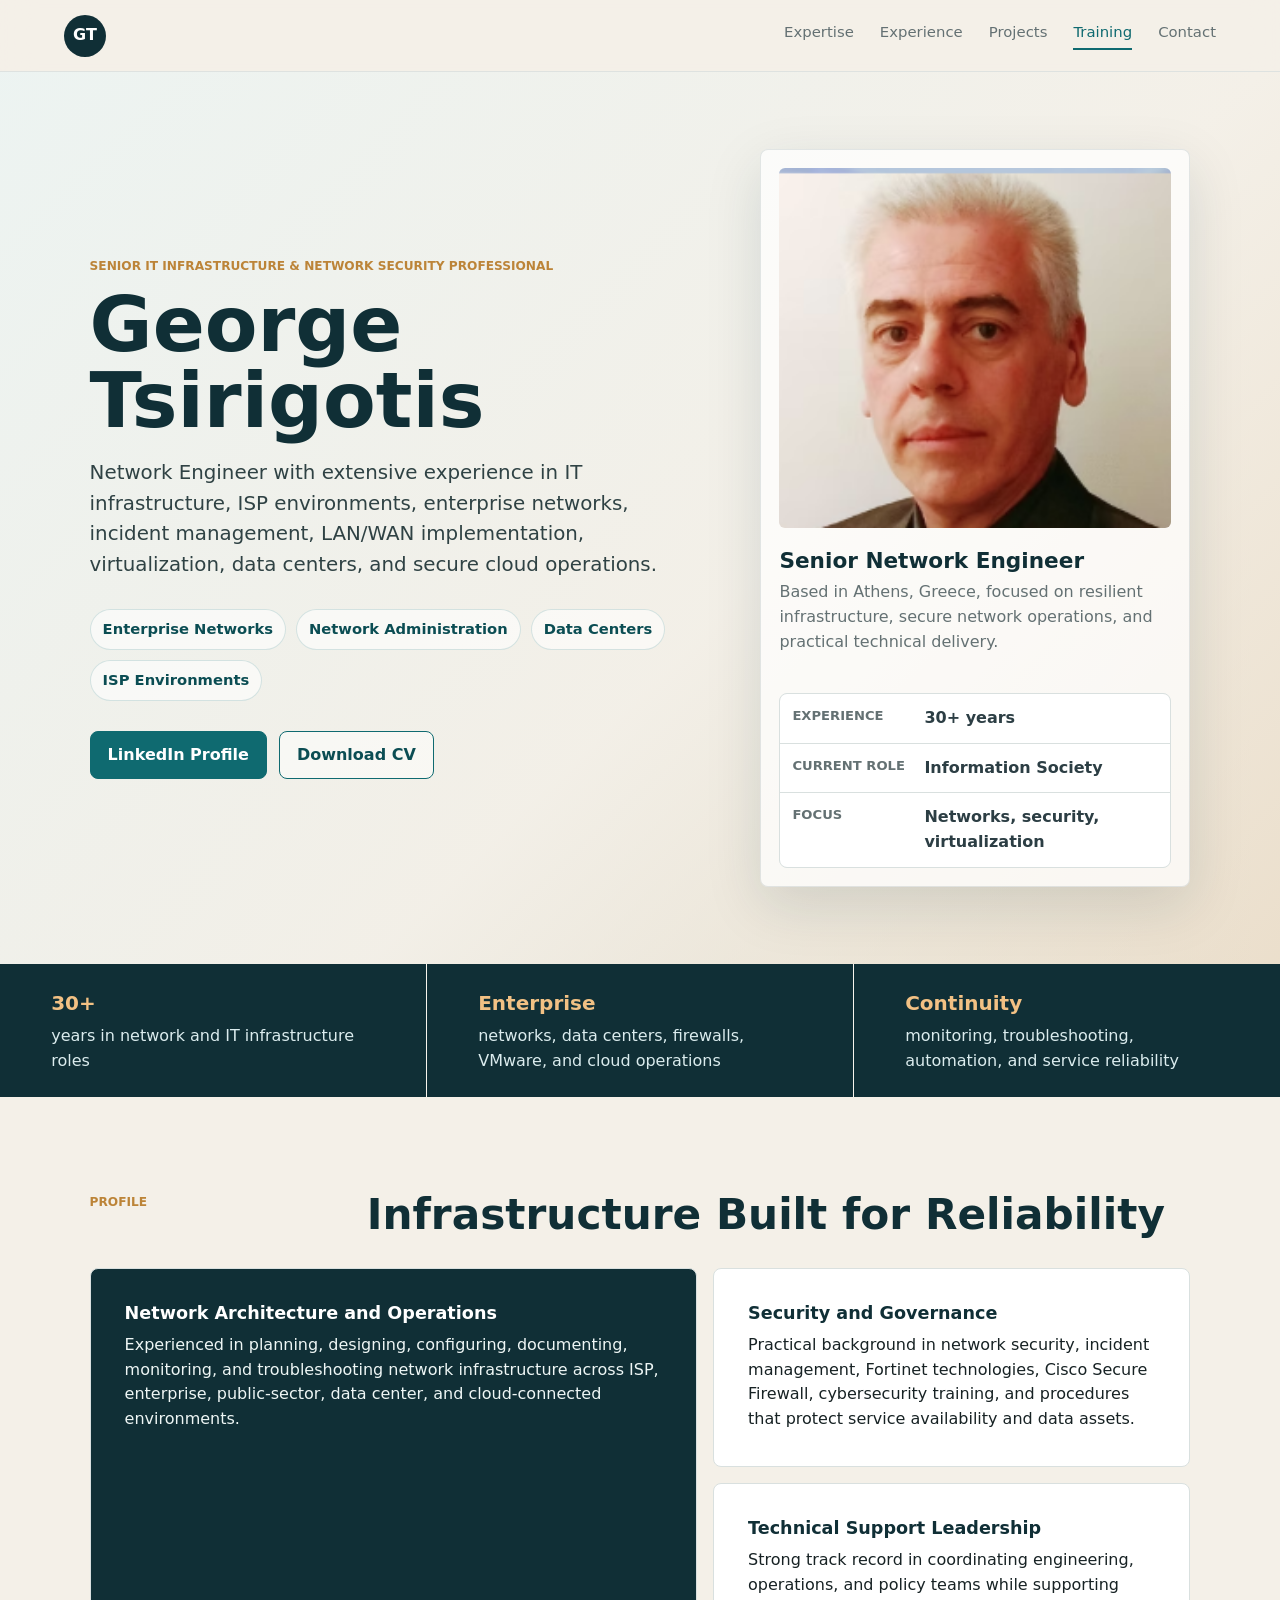
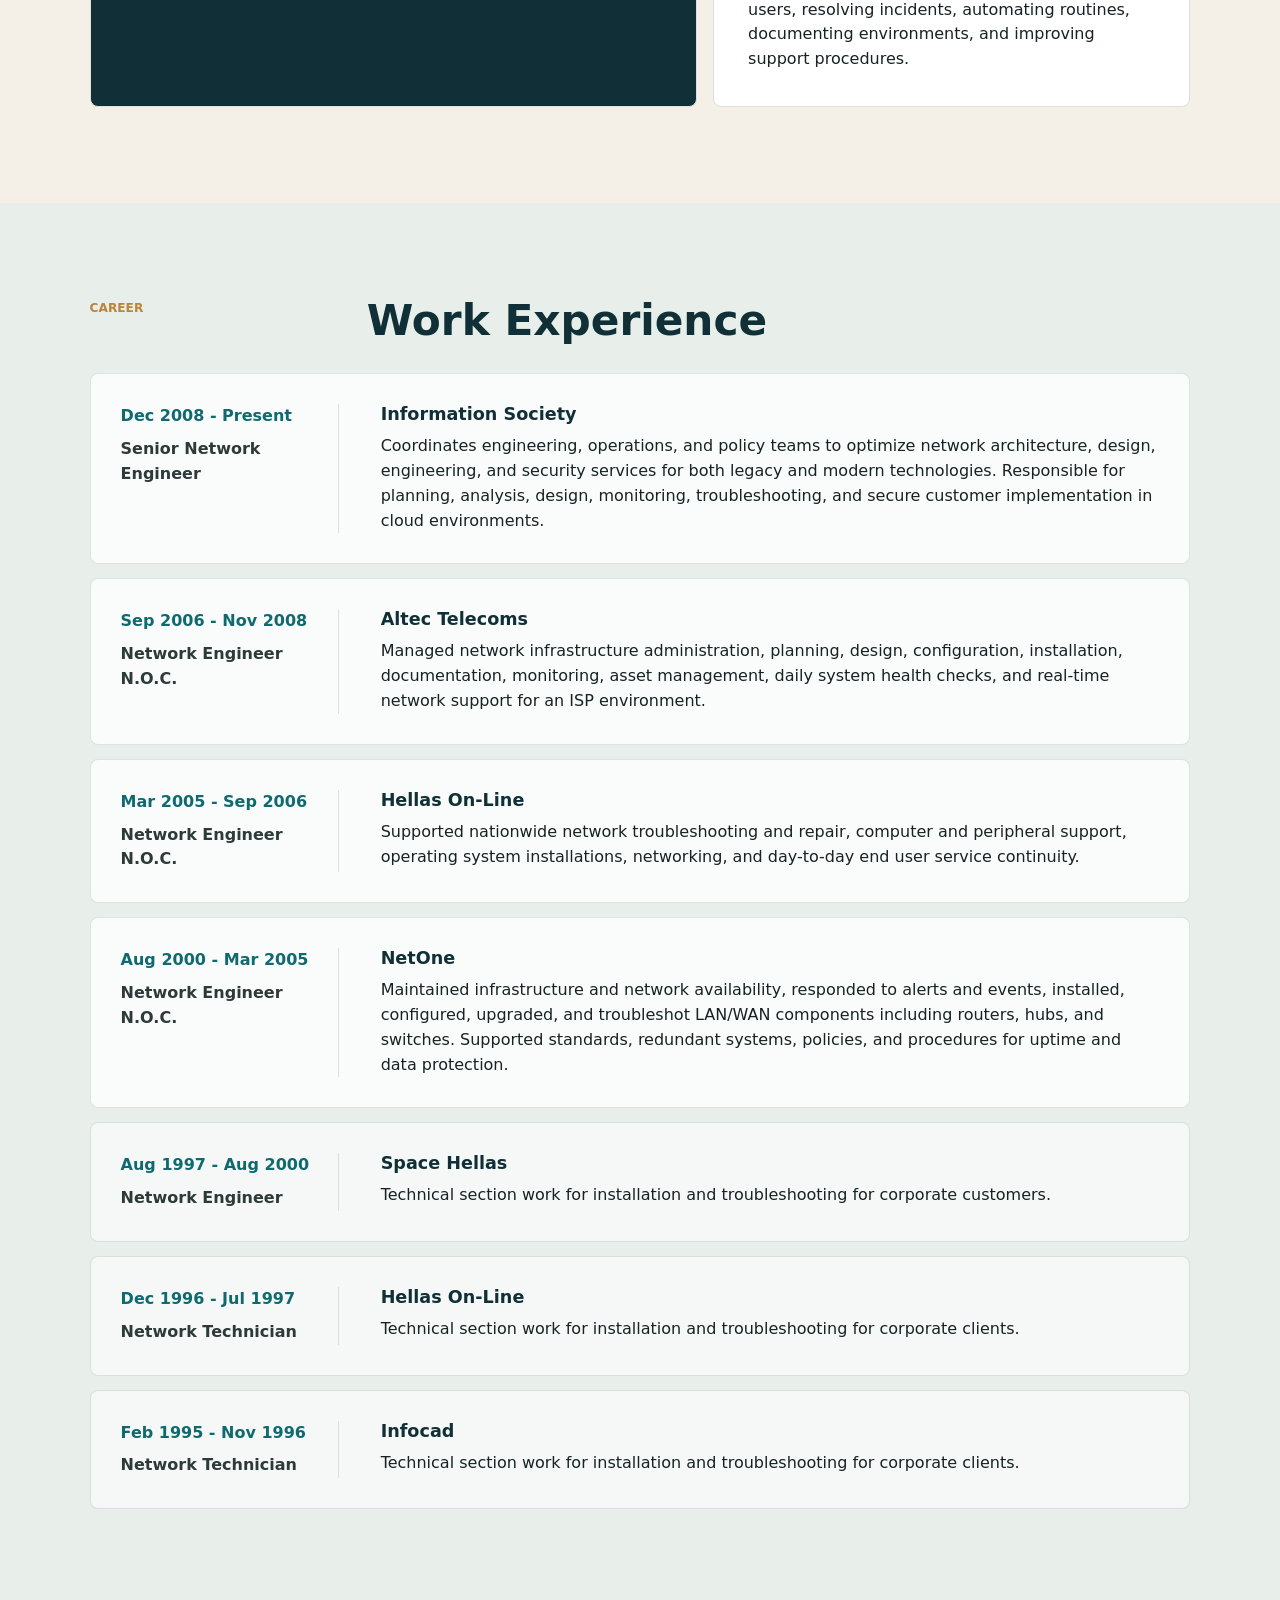
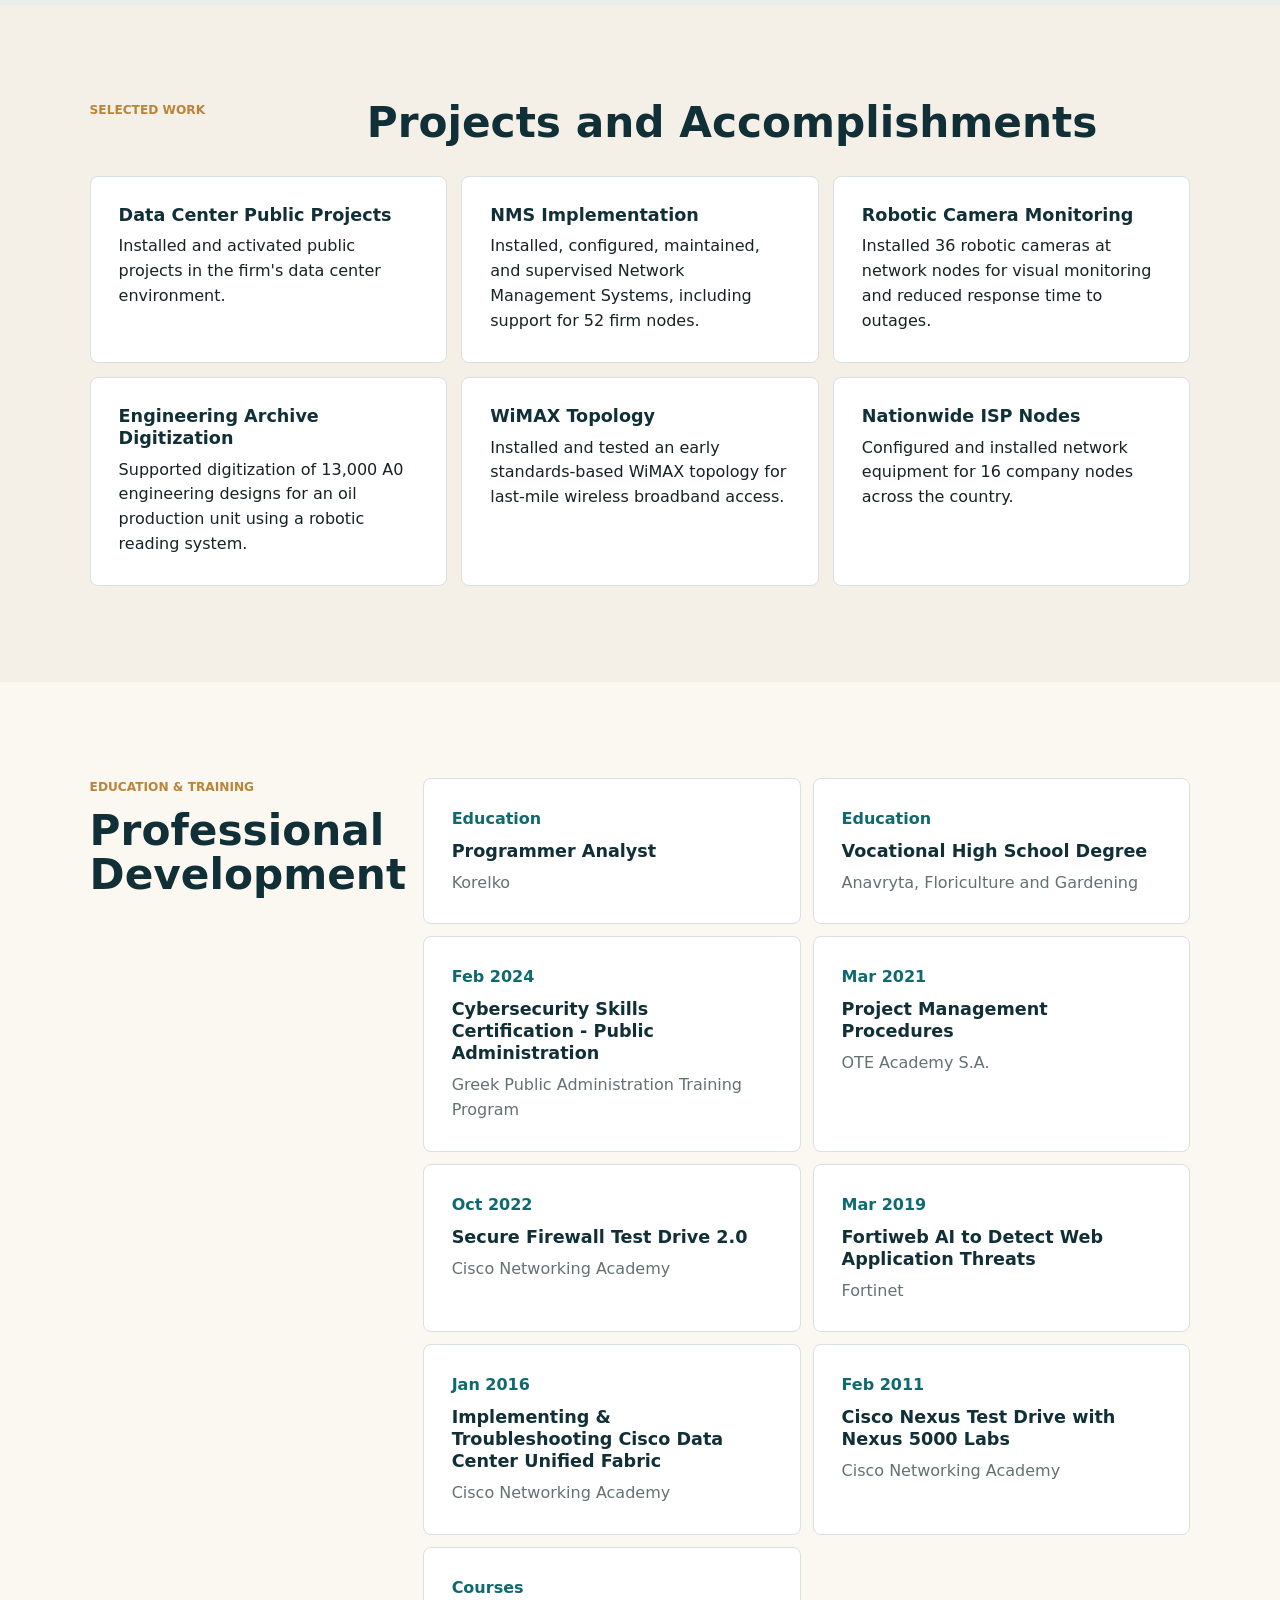
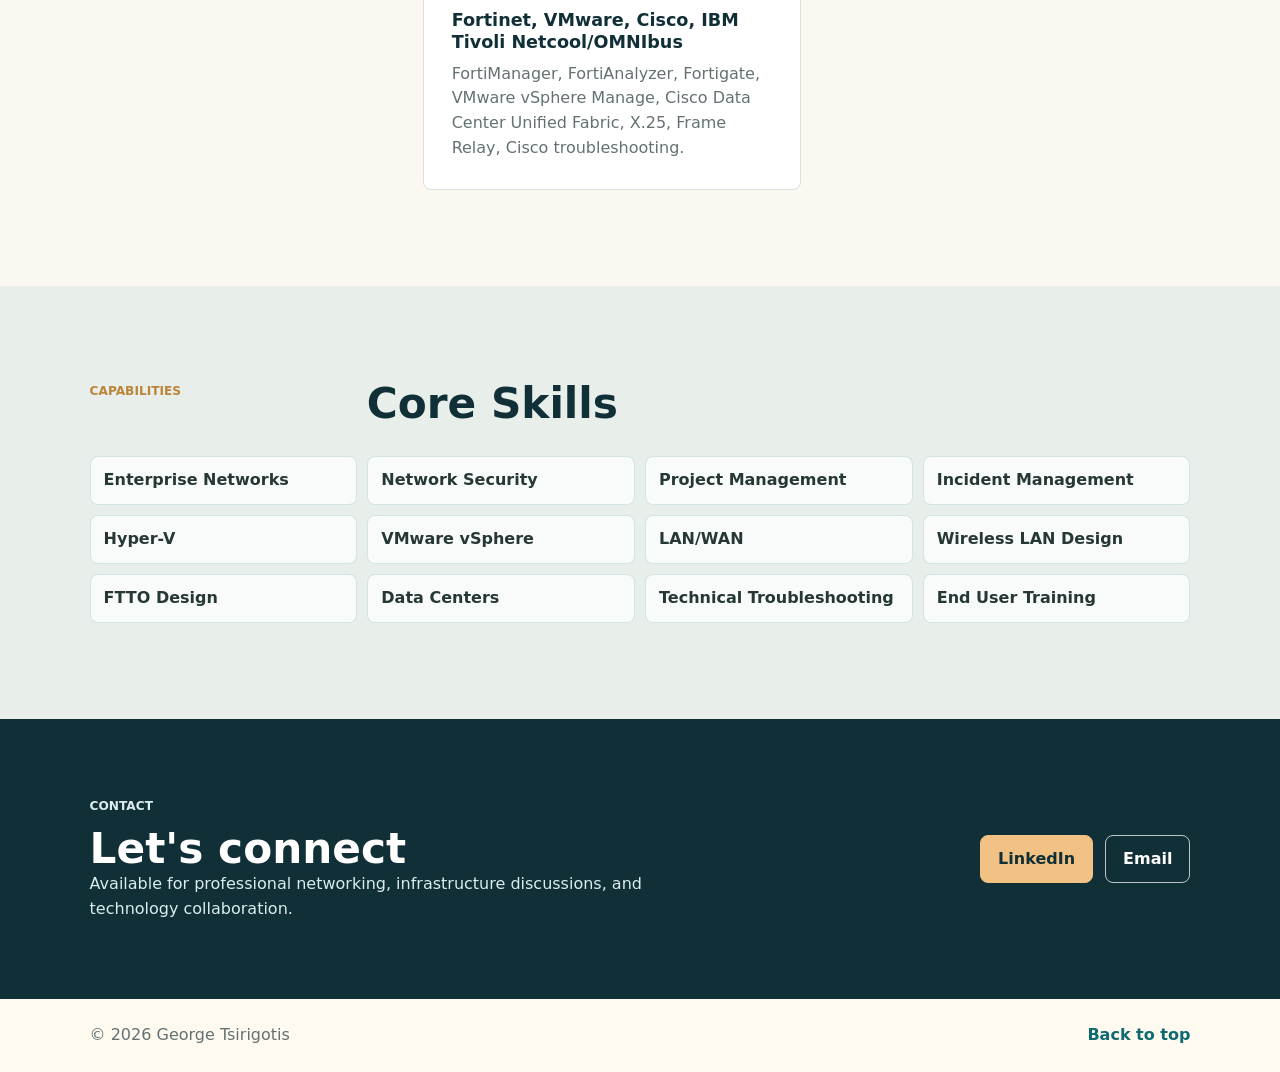
==== index.html @ 39f792f1 "Add files via upload" ====
<!doctype html>
<html lang="en">
  <head>
    <meta charset="utf-8">
    <meta name="viewport" content="width=device-width, initial-scale=1">
    <title>George Tsirigotis | IT Infrastructure & Network Security</title>
    <meta name="description" content="George Tsirigotis is a Senior IT Infrastructure and Network Security Professional specializing in enterprise networks, firewalls, VPN, VMware, SOC operations, ISO 27001, and network continuity.">
    <meta name="theme-color" content="#102f36">
    <meta property="og:title" content="George Tsirigotis | IT Infrastructure & Network Security">
    <meta property="og:description" content="Enterprise networks, firewalls, VPN, VMware, SOC, ISO 27001, and resilient infrastructure operations.">
    <meta property="og:type" content="website">
    <meta property="og:url" content="https://georgetsirigotis.com/">
    <meta property="og:image" content="https://georgetsirigotis.com/assets/social-preview.png">
    <meta property="og:image:alt" content="George Tsirigotis - Senior Network Engineer">
    <meta property="og:image:width" content="1200">
    <meta property="og:image:height" content="630">
    <meta name="twitter:card" content="summary_large_image">
    <meta name="twitter:title" content="George Tsirigotis | IT Infrastructure & Network Security">
    <meta name="twitter:description" content="Senior Network Engineer focused on enterprise networks, ISP environments, data centers, security, and cloud operations.">
    <meta name="twitter:image" content="https://georgetsirigotis.com/assets/social-preview.png">
    <link rel="canonical" href="https://georgetsirigotis.com/">
    <link rel="icon" href="favicon.svg" type="image/svg+xml">
    <link rel="apple-touch-icon" href="assets/george-profile.png">
    <link rel="preload" href="assets/george-profile.png" as="image">
    <link rel="stylesheet" href="styles.css">
    <script type="application/ld+json">
      {
        "@context": "https://schema.org",
        "@type": "Person",
        "name": "George Tsirigotis",
        "url": "https://georgetsirigotis.com/",
        "image": "https://georgetsirigotis.com/assets/george-profile.png",
        "jobTitle": "Senior Network Engineer",
        "email": "mailto:georgetsirigotis20@gmail.com",
        "address": {
          "@type": "PostalAddress",
          "addressLocality": "Athens",
          "addressCountry": "GR"
        },
        "sameAs": [
          "https://www.linkedin.com/in/george-tsirigotis-6a740127/"
        ],
        "knowsAbout": [
          "Network Administration",
          "Network Security",
          "Incident Management",
          "LAN/WAN Installation",
          "VMware vSphere",
          "Hyper-V",
          "Data Center Operations",
          "ISP Networks"
        ]
      }
    </script>
  </head>
  <body>
    <a class="skip-link" href="#experience">Skip to experience</a>
    <header class="site-header" data-header>
      <a class="brand" href="#top" aria-label="George Tsirigotis home">GT</a>
      <nav class="nav" aria-label="Primary navigation">
        <a href="#expertise">Expertise</a>
        <a href="#experience">Experience</a>
        <a href="#projects">Projects</a>
        <a href="#certifications">Training</a>
        <a href="#contact">Contact</a>
      </nav>
    </header>

    <main id="top">
      <section class="hero" aria-label="Introduction">
        <div class="hero-copy">
          <p class="eyebrow">Senior IT Infrastructure & Network Security Professional</p>
          <h1>George Tsirigotis</h1>
          <p class="lead">
            Network Engineer with extensive experience in IT infrastructure, ISP environments, enterprise networks,
            incident management, LAN/WAN implementation, virtualization, data centers, and secure cloud operations.
          </p>
          <div class="hero-highlights" aria-label="Profile highlights">
            <span>Enterprise Networks</span>
            <span>Network Administration</span>
            <span>Data Centers</span>
            <span>ISP Environments</span>
          </div>
          <div class="hero-actions" aria-label="Contact actions">
            <a class="button primary" href="https://www.linkedin.com/in/george-tsirigotis-6a740127/?skipRedirect=true" target="_blank" rel="noopener">LinkedIn Profile</a>
            <a class="button secondary" href="assets/George_cv-ENG.pdf">Download CV</a>
          </div>
        </div>
        <aside class="profile-card" aria-label="Profile summary">
          <img src="assets/george-profile.png" alt="George Tsirigotis portrait" class="portrait">
          <div>
            <h2>Senior Network Engineer</h2>
            <p>Based in Athens, Greece, focused on resilient infrastructure, secure network operations, and practical technical delivery.</p>
          </div>
          <dl class="profile-facts">
            <div>
              <dt>Experience</dt>
              <dd>30+ years</dd>
            </div>
            <div>
              <dt>Current Role</dt>
              <dd>Information Society</dd>
            </div>
            <div>
              <dt>Focus</dt>
              <dd>Networks, security, virtualization</dd>
            </div>
          </dl>
        </aside>
      </section>

      <section class="summary-band" aria-label="Professional highlights">
        <div>
          <strong>30+</strong>
          <span>years in network and IT infrastructure roles</span>
        </div>
        <div>
          <strong>Enterprise</strong>
          <span>networks, data centers, firewalls, VMware, and cloud operations</span>
        </div>
        <div>
          <strong>Continuity</strong>
          <span>monitoring, troubleshooting, automation, and service reliability</span>
        </div>
      </section>

      <section class="section" id="expertise">
        <div class="section-heading">
          <p class="eyebrow">Profile</p>
          <h2>Infrastructure Built for Reliability</h2>
        </div>
        <div class="content-grid">
          <article class="feature-panel large">
            <h3>Network Architecture and Operations</h3>
            <p>
              Experienced in planning, designing, configuring, documenting, monitoring, and troubleshooting network
              infrastructure across ISP, enterprise, public-sector, data center, and cloud-connected environments.
            </p>
          </article>
          <article class="feature-panel">
            <h3>Security and Governance</h3>
            <p>
              Practical background in network security, incident management, Fortinet technologies, Cisco Secure
              Firewall, cybersecurity training, and procedures that protect service availability and data assets.
            </p>
          </article>
          <article class="feature-panel">
            <h3>Technical Support Leadership</h3>
            <p>
              Strong track record in coordinating engineering, operations, and policy teams while supporting users,
              resolving incidents, automating routines, documenting environments, and improving support procedures.
            </p>
          </article>
        </div>
      </section>

      <section class="section tinted" id="experience">
        <div class="section-heading">
          <p class="eyebrow">Career</p>
          <h2>Work Experience</h2>
        </div>
        <div class="timeline">
          <article class="timeline-item">
            <div class="timeline-meta">
              <span>Dec 2008 - Present</span>
              <strong>Senior Network Engineer</strong>
            </div>
            <div class="timeline-body">
              <h3>Information Society</h3>
              <p>
                Coordinates engineering, operations, and policy teams to optimize network architecture, design,
                engineering, and security services for both legacy and modern technologies. Responsible for planning,
                analysis, design, monitoring, troubleshooting, and secure customer implementation in cloud environments.
              </p>
            </div>
          </article>
          <article class="timeline-item">
            <div class="timeline-meta">
              <span>Sep 2006 - Nov 2008</span>
              <strong>Network Engineer N.O.C.</strong>
            </div>
            <div class="timeline-body">
              <h3>Altec Telecoms</h3>
              <p>
                Managed network infrastructure administration, planning, design, configuration, installation,
                documentation, monitoring, asset management, daily system health checks, and real-time network support
                for an ISP environment.
              </p>
            </div>
          </article>
          <article class="timeline-item">
            <div class="timeline-meta">
              <span>Mar 2005 - Sep 2006</span>
              <strong>Network Engineer N.O.C.</strong>
            </div>
            <div class="timeline-body">
              <h3>Hellas On-Line</h3>
              <p>
                Supported nationwide network troubleshooting and repair, computer and peripheral support, operating
                system installations, networking, and day-to-day end user service continuity.
              </p>
            </div>
          </article>
          <article class="timeline-item">
            <div class="timeline-meta">
              <span>Aug 2000 - Mar 2005</span>
              <strong>Network Engineer N.O.C.</strong>
            </div>
            <div class="timeline-body">
              <h3>NetOne</h3>
              <p>
                Maintained infrastructure and network availability, responded to alerts and events, installed,
                configured, upgraded, and troubleshot LAN/WAN components including routers, hubs, and switches.
                Supported standards, redundant systems, policies, and procedures for uptime and data protection.
              </p>
            </div>
          </article>
          <article class="timeline-item compact">
            <div class="timeline-meta">
              <span>Aug 1997 - Aug 2000</span>
              <strong>Network Engineer</strong>
            </div>
            <div class="timeline-body">
              <h3>Space Hellas</h3>
            <p>Technical section work for installation and troubleshooting for corporate customers.</p>
            </div>
          </article>
          <article class="timeline-item compact">
            <div class="timeline-meta">
              <span>Dec 1996 - Jul 1997</span>
              <strong>Network Technician</strong>
            </div>
            <div class="timeline-body">
              <h3>Hellas On-Line</h3>
            <p>Technical section work for installation and troubleshooting for corporate clients.</p>
            </div>
          </article>
          <article class="timeline-item compact">
            <div class="timeline-meta">
              <span>Feb 1995 - Nov 1996</span>
              <strong>Network Technician</strong>
            </div>
            <div class="timeline-body">
              <h3>Infocad</h3>
            <p>Technical section work for installation and troubleshooting for corporate clients.</p>
            </div>
          </article>
        </div>
      </section>

      <section class="section" id="projects">
        <div class="section-heading">
          <p class="eyebrow">Selected Work</p>
          <h2>Projects and Accomplishments</h2>
        </div>
        <div class="project-list">
          <article>
            <h3>Data Center Public Projects</h3>
            <p>Installed and activated public projects in the firm's data center environment.</p>
          </article>
          <article>
            <h3>NMS Implementation</h3>
            <p>Installed, configured, maintained, and supervised Network Management Systems, including support for 52 firm nodes.</p>
          </article>
          <article>
            <h3>Robotic Camera Monitoring</h3>
            <p>Installed 36 robotic cameras at network nodes for visual monitoring and reduced response time to outages.</p>
          </article>
          <article>
            <h3>Engineering Archive Digitization</h3>
            <p>Supported digitization of 13,000 A0 engineering designs for an oil production unit using a robotic reading system.</p>
          </article>
          <article>
            <h3>WiMAX Topology</h3>
            <p>Installed and tested an early standards-based WiMAX topology for last-mile wireless broadband access.</p>
          </article>
          <article>
            <h3>Nationwide ISP Nodes</h3>
            <p>Configured and installed network equipment for 16 company nodes across the country.</p>
          </article>
        </div>
      </section>

      <section class="section split-section" id="certifications">
        <div>
          <p class="eyebrow">Education & Training</p>
          <h2>Professional Development</h2>
        </div>
        <div class="credential-list">
          <article>
            <span>Education</span>
            <h3>Programmer Analyst</h3>
            <p>Korelko</p>
          </article>
          <article>
            <span>Education</span>
            <h3>Vocational High School Degree</h3>
            <p>Anavryta, Floriculture and Gardening</p>
          </article>
          <article>
            <span>Feb 2024</span>
            <h3>Cybersecurity Skills Certification - Public Administration</h3>
            <p>Greek Public Administration Training Program</p>
          </article>
          <article>
            <span>Mar 2021</span>
            <h3>Project Management Procedures</h3>
            <p>OTE Academy S.A.</p>
          </article>
          <article>
            <span>Oct 2022</span>
            <h3>Secure Firewall Test Drive 2.0</h3>
            <p>Cisco Networking Academy</p>
          </article>
          <article>
            <span>Mar 2019</span>
            <h3>Fortiweb AI to Detect Web Application Threats</h3>
            <p>Fortinet</p>
          </article>
          <article>
            <span>Jan 2016</span>
            <h3>Implementing & Troubleshooting Cisco Data Center Unified Fabric</h3>
            <p>Cisco Networking Academy</p>
          </article>
          <article>
            <span>Feb 2011</span>
            <h3>Cisco Nexus Test Drive with Nexus 5000 Labs</h3>
            <p>Cisco Networking Academy</p>
          </article>
          <article>
            <span>Courses</span>
            <h3>Fortinet, VMware, Cisco, IBM Tivoli Netcool/OMNIbus</h3>
            <p>FortiManager, FortiAnalyzer, Fortigate, VMware vSphere Manage, Cisco Data Center Unified Fabric, X.25, Frame Relay, Cisco troubleshooting.</p>
          </article>
        </div>
      </section>

      <section class="section tinted" id="skills">
        <div class="section-heading">
          <p class="eyebrow">Capabilities</p>
          <h2>Core Skills</h2>
        </div>
        <div class="skill-list" aria-label="Skills list">
          <span>Enterprise Networks</span>
          <span>Network Security</span>
          <span>Project Management</span>
          <span>Incident Management</span>
          <span>Hyper-V</span>
          <span>VMware vSphere</span>
          <span>LAN/WAN</span>
          <span>Wireless LAN Design</span>
          <span>FTTO Design</span>
          <span>Data Centers</span>
          <span>Technical Troubleshooting</span>
          <span>End User Training</span>
        </div>
      </section>

      <section class="contact-section" id="contact">
        <div>
          <p class="eyebrow">Contact</p>
          <h2>Let's connect</h2>
          <p>
            Available for professional networking, infrastructure discussions, and technology collaboration.
          </p>
        </div>
        <div class="contact-actions">
          <a class="button primary" href="https://www.linkedin.com/in/george-tsirigotis-6a740127/?skipRedirect=true" target="_blank" rel="noopener">LinkedIn</a>
          <a class="button secondary light" href="mailto:georgetsirigotis20@gmail.com">Email</a>
        </div>
      </section>
    </main>

    <footer class="site-footer">
      <span>&copy; <span data-year></span> George Tsirigotis</span>
      <a href="#top">Back to top</a>
    </footer>

    <script src="script.js"></script>
  </body>
</html>
---- styles.css ----
:root {
  --ink: #172224;
  --muted: #647173;
  --line: #d9e0df;
  --paper: #f4f0e8;
  --panel: #ffffff;
  --soft: #edf4f2;
  --navy: #102f36;
  --teal: #0f6a70;
  --teal-dark: #0b4d53;
  --gold: #bc8438;
  --slate: #2c3e44;
  --shadow: 0 18px 56px rgba(16, 47, 54, 0.13);
}

* {
  box-sizing: border-box;
}

html {
  scroll-behavior: smooth;
}

body {
  margin: 0;
  color: var(--ink);
  background: var(--paper);
  font-family: Inter, ui-sans-serif, system-ui, -apple-system, BlinkMacSystemFont, "Segoe UI", Arial, sans-serif;
  line-height: 1.55;
}

a {
  color: inherit;
}

.skip-link {
  position: fixed;
  left: 16px;
  top: 12px;
  z-index: 40;
  transform: translateY(-140%);
  border-radius: 8px;
  background: var(--navy);
  color: #fff;
  padding: 10px 14px;
  font-weight: 780;
  text-decoration: none;
  transition: transform 180ms ease;
}

.skip-link:focus {
  transform: translateY(0);
}

.site-header {
  position: sticky;
  top: 0;
  z-index: 20;
  display: flex;
  min-height: 72px;
  align-items: center;
  justify-content: space-between;
  padding: 12px clamp(18px, 5vw, 72px);
  border-bottom: 1px solid rgba(217, 224, 223, 0.82);
  background: rgba(244, 240, 232, 0.94);
  backdrop-filter: blur(16px);
}

.brand {
  display: inline-grid;
  width: 42px;
  height: 42px;
  place-items: center;
  border-radius: 50%;
  background: var(--navy);
  color: #fff;
  font-weight: 850;
  text-decoration: none;
}

.nav {
  display: flex;
  gap: clamp(12px, 2.3vw, 26px);
  align-items: center;
  color: var(--muted);
  font-size: 0.93rem;
}

.nav a {
  border-bottom: 2px solid transparent;
  padding-bottom: 3px;
  text-decoration: none;
}

.nav a:hover,
.nav a.is-active {
  color: var(--teal);
  border-bottom-color: currentColor;
}

.hero {
  display: grid;
  grid-template-columns: minmax(0, 1fr) minmax(320px, 430px);
  gap: clamp(28px, 5vw, 66px);
  align-items: center;
  min-height: 640px;
  padding: clamp(46px, 6vw, 78px) clamp(20px, 7vw, 96px);
  background:
    linear-gradient(135deg, rgba(237, 244, 242, 0.97), rgba(244, 240, 232, 0.88) 58%, rgba(188, 132, 56, 0.16)),
    linear-gradient(90deg, rgba(15, 106, 112, 0.09), rgba(15, 106, 112, 0));
}

.hero-copy {
  max-width: 820px;
}

.eyebrow {
  margin: 0 0 12px;
  color: var(--gold);
  font-size: 0.76rem;
  font-weight: 850;
  letter-spacing: 0;
  text-transform: uppercase;
}

h1,
h2,
h3,
p,
dl {
  margin-top: 0;
}

h1 {
  max-width: 760px;
  margin-bottom: 20px;
  color: var(--navy);
  font-size: clamp(3.05rem, 6vw, 5.8rem);
  line-height: 0.98;
  letter-spacing: 0;
}

h2 {
  margin-bottom: 0;
  color: var(--navy);
  font-size: clamp(1.85rem, 3.3vw, 3rem);
  line-height: 1.05;
  letter-spacing: 0;
}

h3 {
  margin-bottom: 8px;
  color: var(--navy);
  font-size: 1.1rem;
  line-height: 1.25;
}

.lead {
  max-width: 720px;
  color: #2f4244;
  font-size: clamp(1.05rem, 1.55vw, 1.24rem);
}

.hero-highlights {
  display: flex;
  flex-wrap: wrap;
  gap: 10px;
  margin-top: 28px;
}

.hero-highlights span {
  border: 1px solid rgba(15, 106, 112, 0.16);
  border-radius: 999px;
  background: rgba(255, 255, 255, 0.58);
  padding: 8px 12px;
  color: var(--teal-dark);
  font-size: 0.92rem;
  font-weight: 720;
}

.hero-actions,
.contact-actions {
  display: flex;
  flex-wrap: wrap;
  gap: 12px;
  margin-top: 30px;
}

.button {
  display: inline-flex;
  min-height: 44px;
  align-items: center;
  justify-content: center;
  padding: 11px 17px;
  border: 1px solid var(--teal);
  border-radius: 8px;
  font-weight: 780;
  text-decoration: none;
  white-space: nowrap;
}

.button.primary {
  background: var(--teal);
  color: #fff;
}

.button.secondary {
  background: rgba(255, 255, 255, 0.48);
  color: var(--teal-dark);
}

.button.light {
  border-color: rgba(255, 255, 255, 0.72);
  background: transparent;
  color: #fff;
}

.profile-card {
  display: grid;
  gap: 22px;
  align-self: center;
  border: 1px solid rgba(16, 47, 54, 0.11);
  border-radius: 8px;
  background: rgba(255, 255, 255, 0.72);
  padding: 18px;
  box-shadow: var(--shadow);
}

.portrait {
  width: 100%;
  max-height: 360px;
  aspect-ratio: 4 / 4.7;
  object-fit: cover;
  object-position: center;
  border-radius: 6px;
}

.profile-card h2 {
  margin-bottom: 8px;
  font-size: 1.35rem;
}

.profile-card p {
  color: var(--muted);
}

.profile-facts {
  display: grid;
  gap: 1px;
  margin-bottom: 0;
  overflow: hidden;
  border: 1px solid var(--line);
  border-radius: 8px;
  background: var(--line);
}

.profile-facts div {
  display: grid;
  grid-template-columns: 120px minmax(0, 1fr);
  gap: 12px;
  background: #fff;
  padding: 12px;
}

.profile-facts dt {
  color: var(--muted);
  font-size: 0.82rem;
  font-weight: 780;
  text-transform: uppercase;
}

.profile-facts dd {
  margin: 0;
  color: var(--slate);
  font-weight: 760;
}

.summary-band {
  display: grid;
  grid-template-columns: repeat(3, 1fr);
  gap: 1px;
  background: rgba(255, 255, 255, 0.22);
  color: #fff;
}

.summary-band div {
  padding: 24px clamp(20px, 4vw, 54px);
  background: var(--navy);
}

.summary-band strong {
  display: block;
  margin-bottom: 5px;
  color: #f2c184;
  font-size: 1.25rem;
}

.summary-band span {
  color: #dbecee;
}

.section {
  padding: clamp(58px, 8vw, 96px) clamp(20px, 7vw, 96px);
}

.section.tinted {
  background: #e8efea;
}

.section-heading {
  display: grid;
  grid-template-columns: minmax(190px, 0.3fr) minmax(0, 1fr);
  gap: 30px;
  margin-bottom: 30px;
}

.content-grid {
  display: grid;
  grid-template-columns: minmax(0, 1.12fr) minmax(0, 0.88fr);
  gap: 16px;
}

.feature-panel {
  border: 1px solid var(--line);
  border-radius: 8px;
  background: var(--panel);
  padding: clamp(22px, 3.4vw, 34px);
}

.feature-panel.large {
  grid-row: span 2;
  background: var(--navy);
  color: #eef6f5;
}

.feature-panel.large h3 {
  color: #fff;
}

.feature-panel p:last-child,
.timeline-body p:last-child,
.project-list p:last-child,
.credential-list p:last-child,
.contact-section p:last-child {
  margin-bottom: 0;
}

.timeline {
  display: grid;
  gap: 14px;
}

.timeline-item {
  display: grid;
  grid-template-columns: minmax(190px, 0.28fr) minmax(0, 1fr);
  gap: clamp(20px, 3.5vw, 42px);
  padding: clamp(20px, 3vw, 30px);
  border: 1px solid rgba(16, 47, 54, 0.12);
  border-radius: 8px;
  background: rgba(255, 255, 255, 0.78);
}

.timeline-item.compact {
  background: rgba(255, 255, 255, 0.56);
}

.timeline-meta {
  border-right: 1px solid var(--line);
  padding-right: 22px;
}

.timeline-meta span {
  display: block;
  margin-bottom: 8px;
  color: var(--teal);
  font-weight: 780;
}

.timeline-meta strong {
  display: block;
  color: #2d3a39;
}

.project-list {
  display: grid;
  grid-template-columns: repeat(3, minmax(0, 1fr));
  gap: 14px;
}

.project-list article,
.credential-list article {
  border: 1px solid var(--line);
  border-radius: 8px;
  background: var(--panel);
  padding: clamp(20px, 2.7vw, 28px);
}

.split-section {
  display: grid;
  grid-template-columns: minmax(230px, 0.34fr) minmax(0, 1fr);
  gap: clamp(32px, 6vw, 72px);
  background: #fbf8f1;
}

.credential-list {
  display: grid;
  grid-template-columns: repeat(2, minmax(0, 1fr));
  gap: 12px;
}

.credential-list span {
  display: block;
  margin-bottom: 9px;
  color: var(--teal);
  font-weight: 800;
}

.credential-list p {
  color: var(--muted);
}

.skill-list {
  display: grid;
  grid-template-columns: repeat(4, minmax(0, 1fr));
  gap: 10px;
}

.skill-list span {
  min-height: 46px;
  display: flex;
  align-items: center;
  border: 1px solid rgba(15, 106, 112, 0.16);
  border-radius: 8px;
  background: rgba(255, 255, 255, 0.74);
  padding: 11px 13px;
  color: #263836;
  font-weight: 680;
}

.contact-section {
  display: flex;
  gap: 28px;
  align-items: center;
  justify-content: space-between;
  padding: clamp(48px, 7vw, 78px) clamp(20px, 7vw, 96px);
  background: var(--navy);
  color: #fff;
}

.contact-section h2 {
  color: #fff;
}

.contact-section p {
  max-width: 640px;
  color: #dbecee;
}

.contact-actions {
  margin-top: 0;
}

.contact-section .button.primary {
  border-color: #f2c184;
  background: #f2c184;
  color: var(--navy);
}

.site-footer {
  display: flex;
  justify-content: space-between;
  gap: 20px;
  padding: 24px clamp(20px, 7vw, 96px);
  color: var(--muted);
  background: #fffaf0;
}

.site-footer a {
  color: var(--teal);
  font-weight: 760;
  text-decoration: none;
}

.reveal {
  opacity: 0;
  transform: translateY(18px);
  transition: opacity 520ms ease, transform 520ms ease;
}

.reveal.is-visible {
  opacity: 1;
  transform: translateY(0);
}

@media (prefers-reduced-motion: reduce) {
  html {
    scroll-behavior: auto;
  }

  *,
  *::before,
  *::after {
    animation-duration: 0.001ms !important;
    animation-iteration-count: 1 !important;
    scroll-behavior: auto !important;
    transition-duration: 0.001ms !important;
  }

  .reveal {
    opacity: 1;
    transform: none;
  }
}

@media (max-width: 980px) {
  .hero,
  .section-heading,
  .content-grid,
  .summary-band,
  .split-section,
  .timeline-item {
    grid-template-columns: 1fr;
  }

  .hero {
    min-height: auto;
  }

  .profile-card {
    max-width: 520px;
  }

  .timeline-meta {
    border-right: 0;
    border-bottom: 1px solid var(--line);
    padding-right: 0;
    padding-bottom: 14px;
  }

  .project-list,
  .credential-list,
  .skill-list {
    grid-template-columns: repeat(2, minmax(0, 1fr));
  }
}

@media (max-width: 700px) {
  .site-header {
    align-items: flex-start;
    gap: 14px;
  }

  .nav {
    flex-wrap: wrap;
    justify-content: flex-end;
    gap: 8px 14px;
    font-size: 0.88rem;
  }

  .hero {
    padding-top: 38px;
  }

  h1 {
    font-size: 2.78rem;
  }

  .profile-facts div {
    grid-template-columns: 1fr;
    gap: 4px;
  }

  .project-list,
  .credential-list,
  .skill-list {
    grid-template-columns: 1fr;
  }

  .contact-section,
  .site-footer {
    flex-direction: column;
    align-items: flex-start;
  }
}
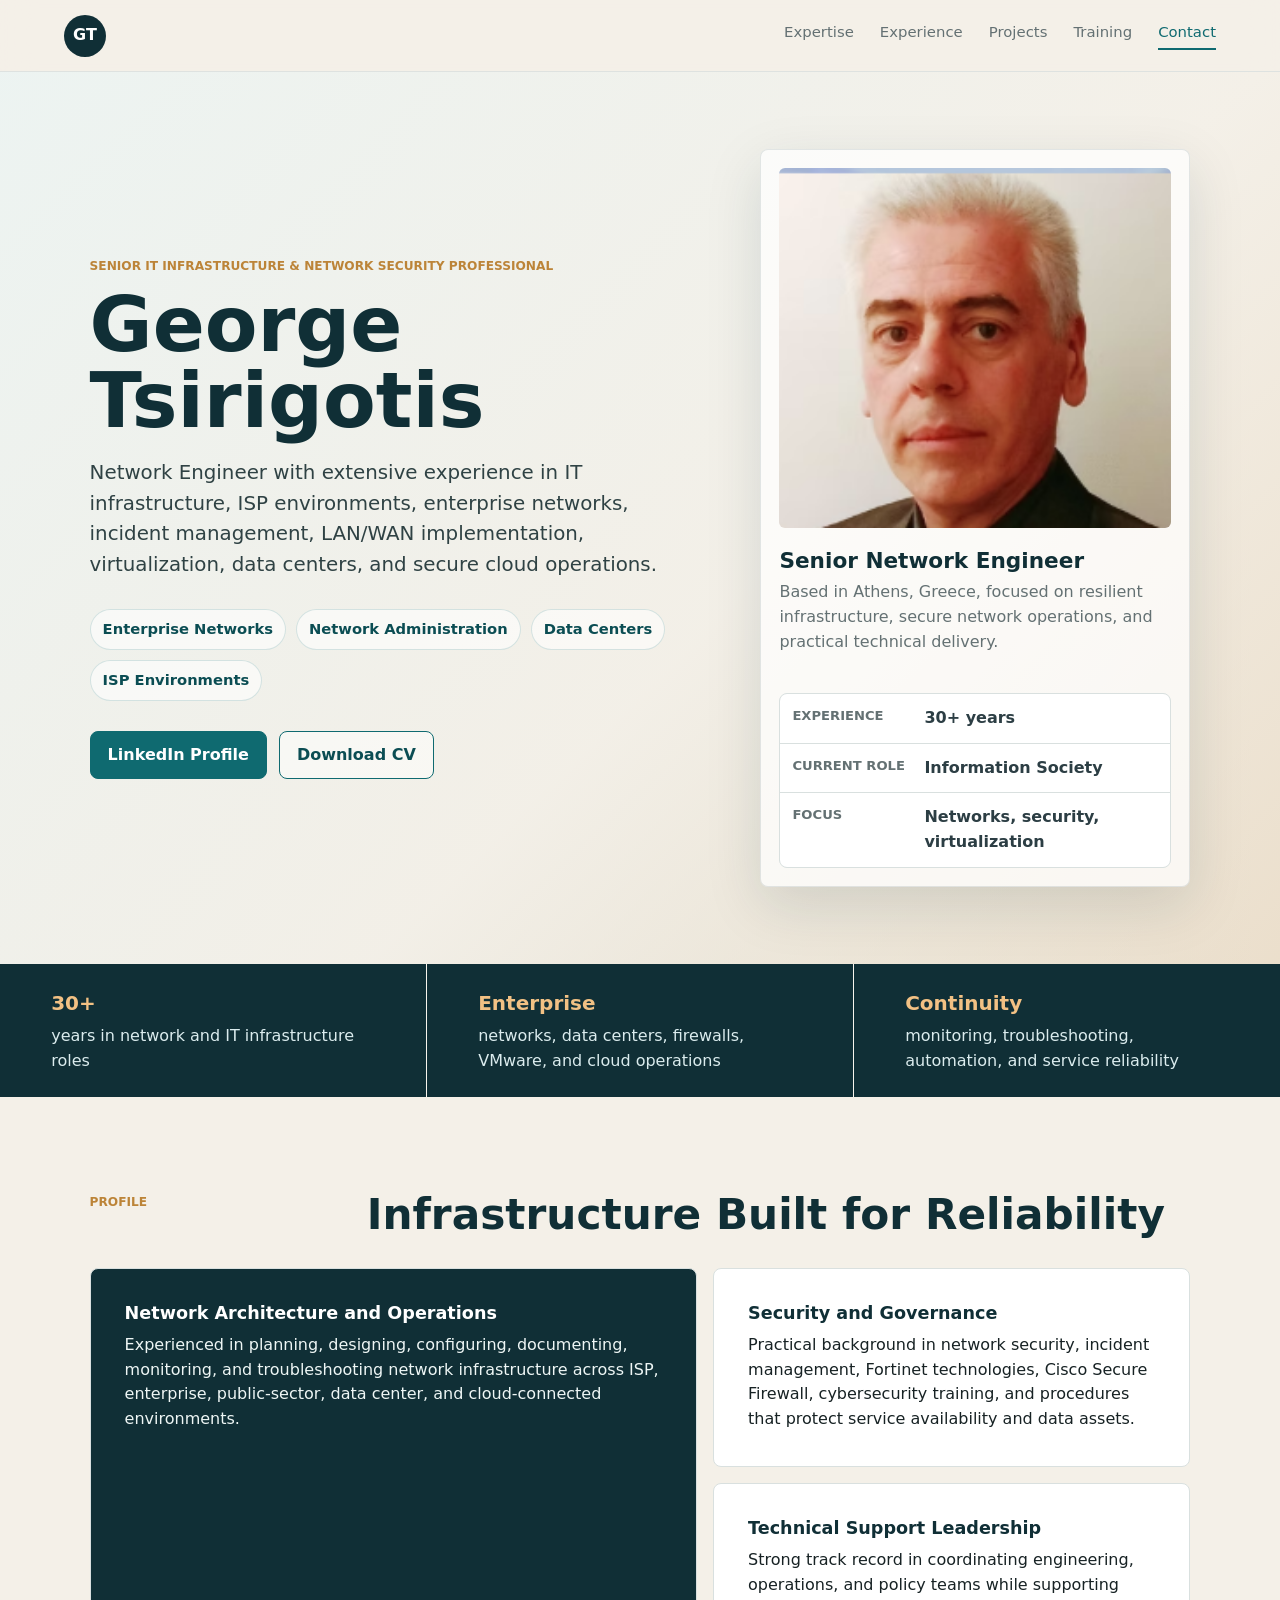
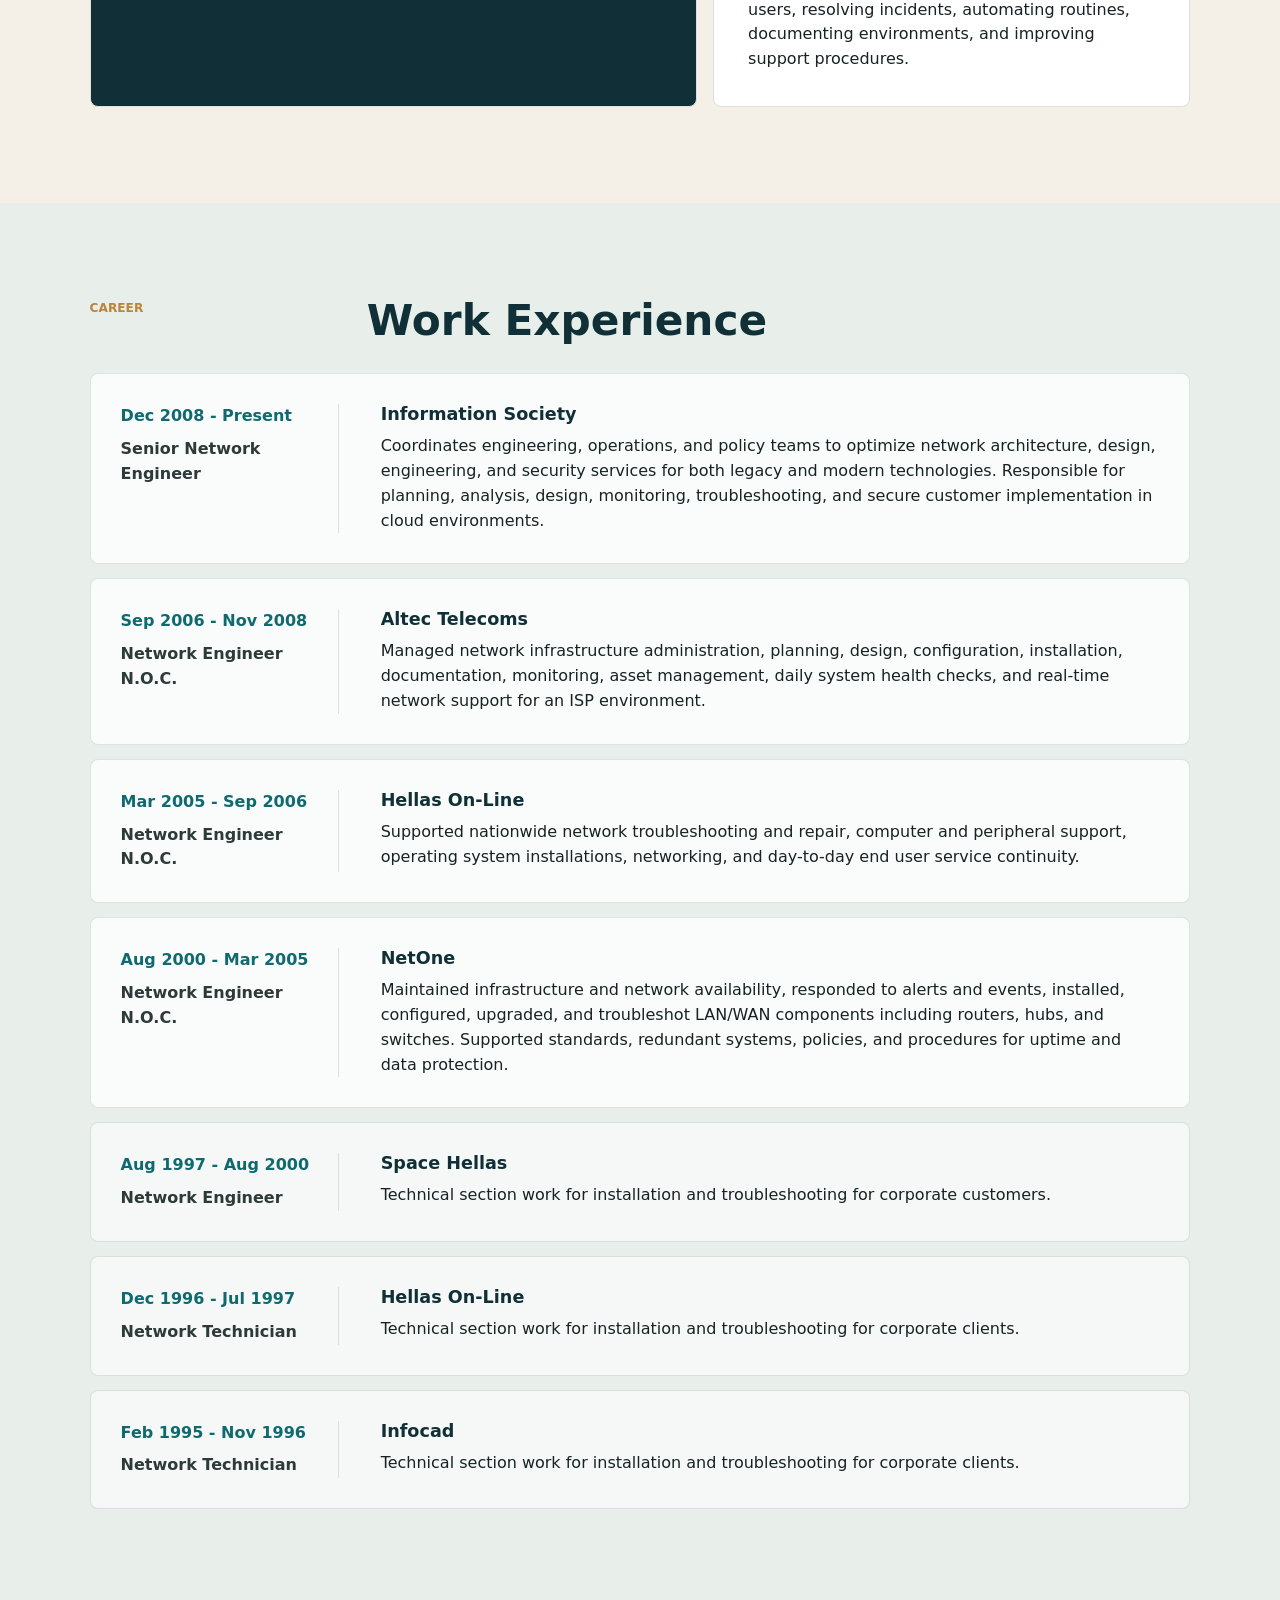
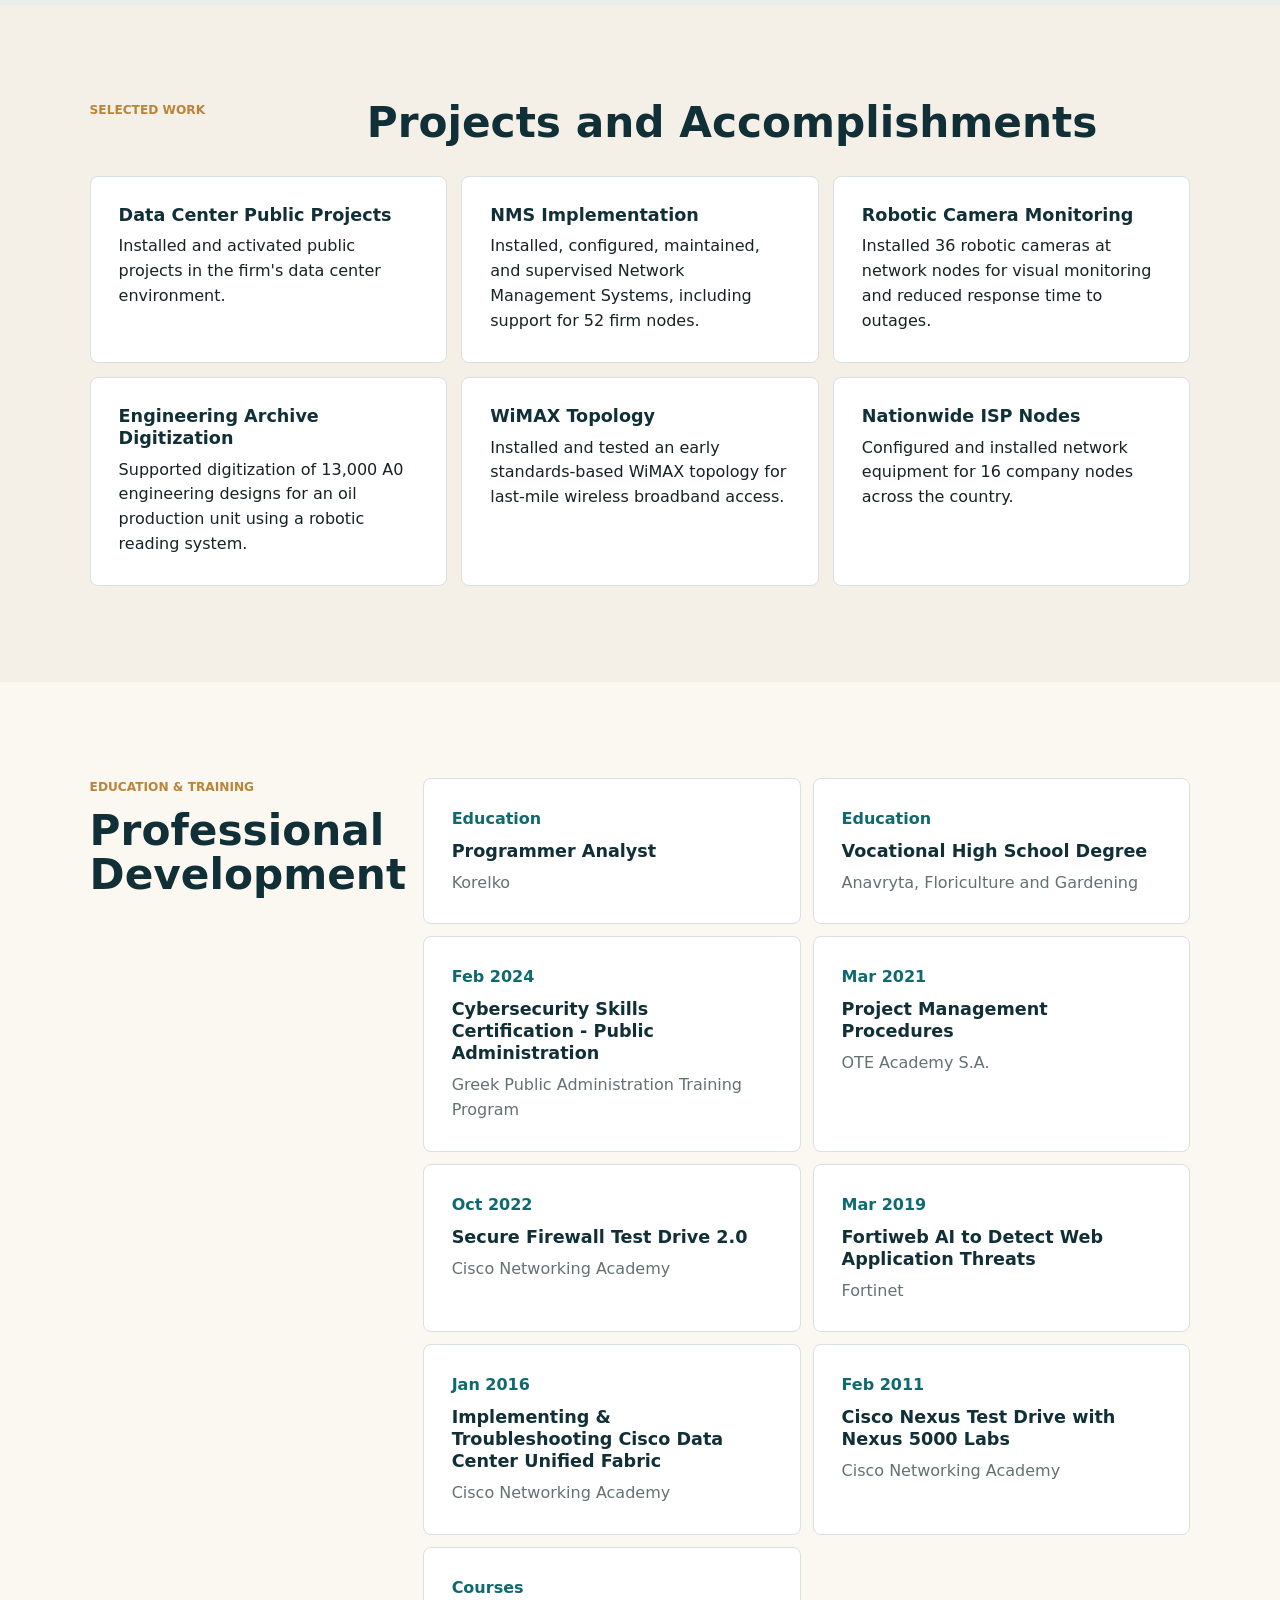
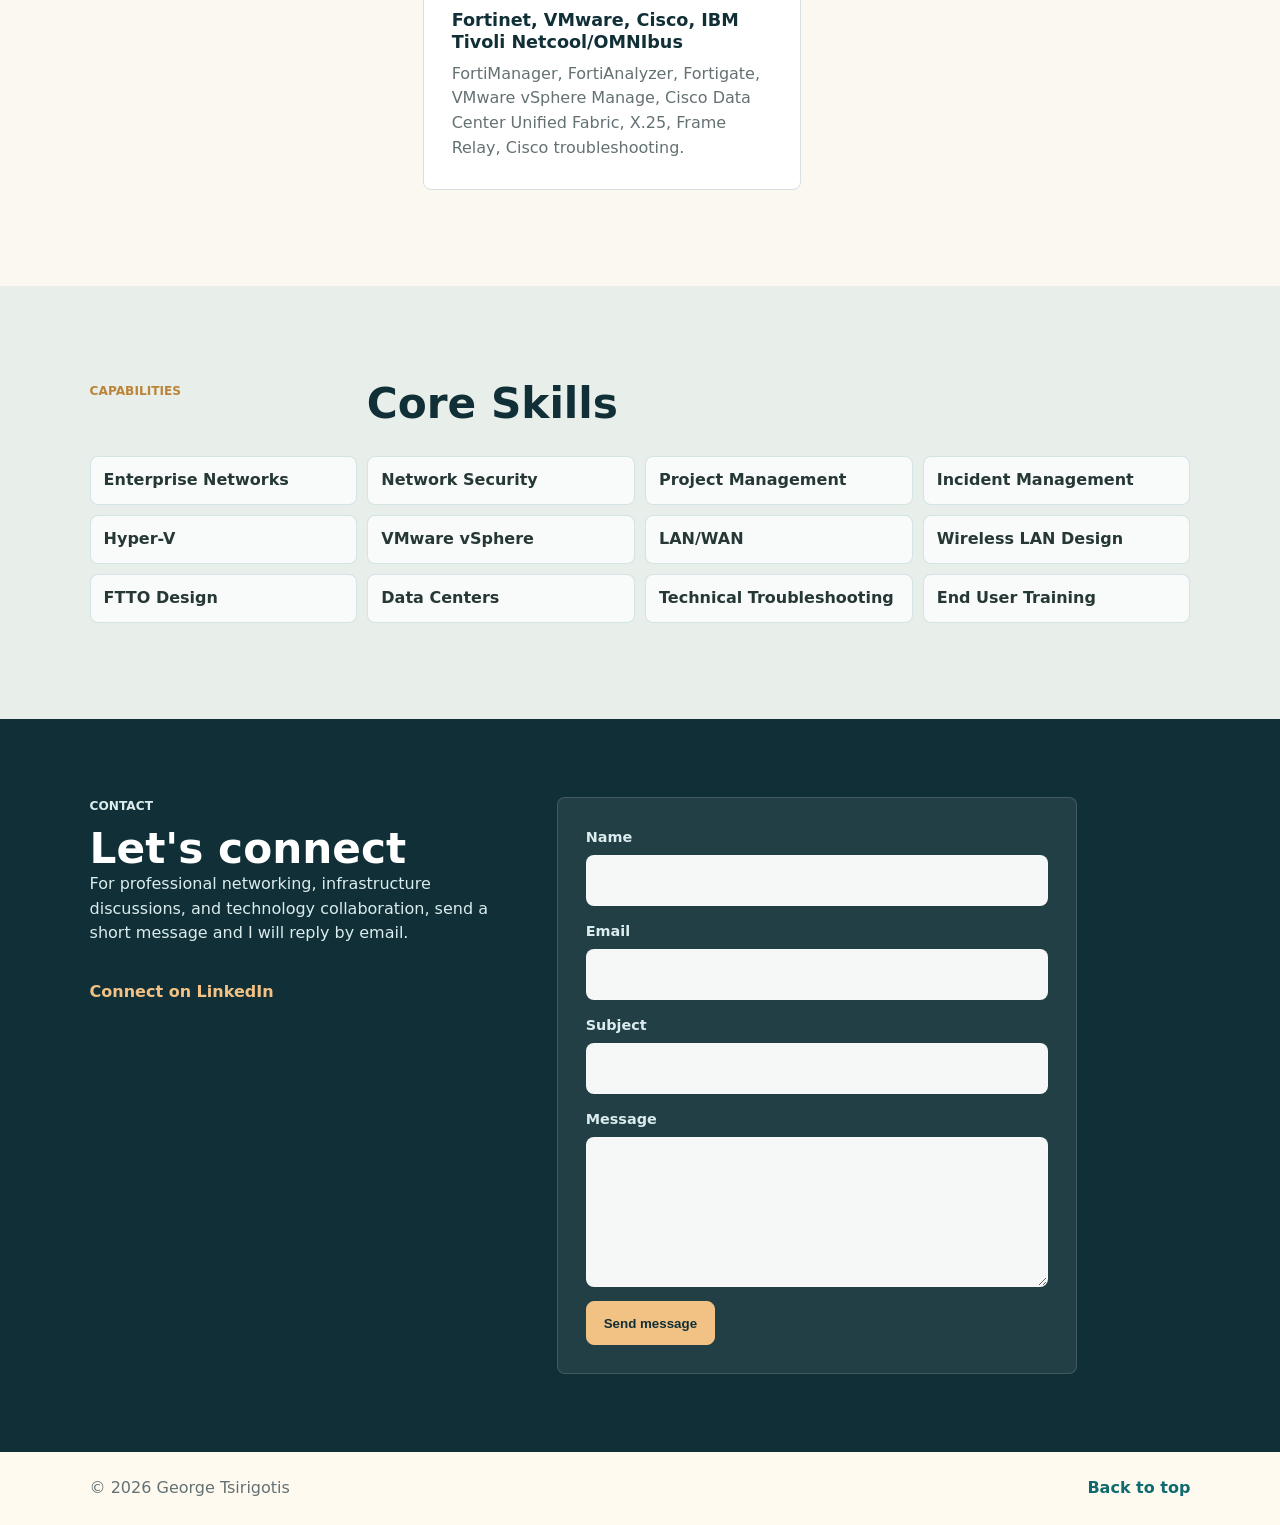
==== commit 1f44f756: "Add files via upload" ====
--- a/index.html
+++ b/index.html
@@ -357,17 +357,38 @@
       </section>
 
       <section class="contact-section" id="contact">
-        <div>
+        <div class="contact-copy">
           <p class="eyebrow">Contact</p>
           <h2>Let's connect</h2>
           <p>
-            Available for professional networking, infrastructure discussions, and technology collaboration.
+            For professional networking, infrastructure discussions, and technology collaboration, send a short message
+            and I will reply by email.
           </p>
-        </div>
-        <div class="contact-actions">
-          <a class="button primary" href="https://www.linkedin.com/in/george-tsirigotis-6a740127/?skipRedirect=true" target="_blank" rel="noopener">LinkedIn</a>
-          <a class="button secondary light" href="mailto:georgetsirigotis20@gmail.com">Email</a>
-        </div>
+          <a class="text-link" href="https://www.linkedin.com/in/george-tsirigotis-6a740127/?skipRedirect=true" target="_blank" rel="noopener">Connect on LinkedIn</a>
+        </div>
+        <form class="contact-form" action="https://formsubmit.co/georgetsirigotis20@gmail.com" method="POST">
+          <input type="hidden" name="_subject" value="New message from georgetsirigotis.com">
+          <input type="hidden" name="_template" value="table">
+          <input type="hidden" name="_next" value="https://georgetsirigotis.com/thank-you.html">
+          <input type="hidden" name="_autoresponse" value="Thank you for your message. I have received it and will reply as soon as possible.">
+          <label>
+            <span>Name</span>
+            <input type="text" name="name" autocomplete="name" required>
+          </label>
+          <label>
+            <span>Email</span>
+            <input type="email" name="email" autocomplete="email" required>
+          </label>
+          <label>
+            <span>Subject</span>
+            <input type="text" name="subject" autocomplete="off" required>
+          </label>
+          <label>
+            <span>Message</span>
+            <textarea name="message" rows="5" required></textarea>
+          </label>
+          <button class="button primary" type="submit">Send message</button>
+        </form>
       </section>
     </main>
 
--- a/styles.css
+++ b/styles.css
@@ -438,10 +438,10 @@
 }
 
 .contact-section {
-  display: flex;
-  gap: 28px;
-  align-items: center;
-  justify-content: space-between;
+  display: grid;
+  grid-template-columns: minmax(260px, 0.78fr) minmax(320px, 520px);
+  gap: clamp(28px, 5vw, 72px);
+  align-items: start;
   padding: clamp(48px, 7vw, 78px) clamp(20px, 7vw, 96px);
   background: var(--navy);
   color: #fff;
@@ -456,8 +456,63 @@
   color: #dbecee;
 }
 
-.contact-actions {
-  margin-top: 0;
+.text-link {
+  display: inline-flex;
+  margin-top: 18px;
+  color: #f2c184;
+  font-weight: 780;
+  text-decoration: none;
+}
+
+.text-link:hover {
+  text-decoration: underline;
+}
+
+.contact-form {
+  display: grid;
+  gap: 14px;
+  border: 1px solid rgba(255, 255, 255, 0.14);
+  border-radius: 8px;
+  background: rgba(255, 255, 255, 0.08);
+  padding: clamp(20px, 3vw, 28px);
+}
+
+.contact-form label {
+  display: grid;
+  gap: 7px;
+}
+
+.contact-form span {
+  color: #dbecee;
+  font-size: 0.9rem;
+  font-weight: 760;
+}
+
+.contact-form input,
+.contact-form textarea {
+  width: 100%;
+  border: 1px solid rgba(255, 255, 255, 0.22);
+  border-radius: 8px;
+  background: rgba(255, 255, 255, 0.96);
+  color: var(--ink);
+  font: inherit;
+  padding: 12px 13px;
+}
+
+.contact-form textarea {
+  min-height: 132px;
+  resize: vertical;
+}
+
+.contact-form input:focus,
+.contact-form textarea:focus {
+  outline: 3px solid rgba(242, 193, 132, 0.32);
+  border-color: #f2c184;
+}
+
+.contact-form .button {
+  width: fit-content;
+  cursor: pointer;
 }
 
 .contact-section .button.primary {
@@ -479,6 +534,38 @@
   color: var(--teal);
   font-weight: 760;
   text-decoration: none;
+}
+
+.message-page {
+  min-height: 100vh;
+  display: grid;
+  place-items: center;
+  padding: 28px;
+  background:
+    linear-gradient(135deg, rgba(237, 244, 242, 0.97), rgba(244, 240, 232, 0.88) 58%, rgba(188, 132, 56, 0.16)),
+    linear-gradient(90deg, rgba(15, 106, 112, 0.09), rgba(15, 106, 112, 0));
+}
+
+.message-card {
+  width: min(100%, 620px);
+  border: 1px solid rgba(16, 47, 54, 0.11);
+  border-radius: 8px;
+  background: rgba(255, 255, 255, 0.78);
+  padding: clamp(26px, 5vw, 46px);
+  box-shadow: var(--shadow);
+}
+
+.message-card .brand {
+  margin-bottom: 34px;
+}
+
+.message-card h1 {
+  font-size: clamp(2.7rem, 7vw, 4.6rem);
+}
+
+.message-card p:not(.eyebrow) {
+  color: var(--slate);
+  font-size: 1.08rem;
 }
 
 .reveal {
@@ -576,7 +663,10 @@
     grid-template-columns: 1fr;
   }
 
-  .contact-section,
+  .contact-section {
+    grid-template-columns: 1fr;
+  }
+
   .site-footer {
     flex-direction: column;
     align-items: flex-start;
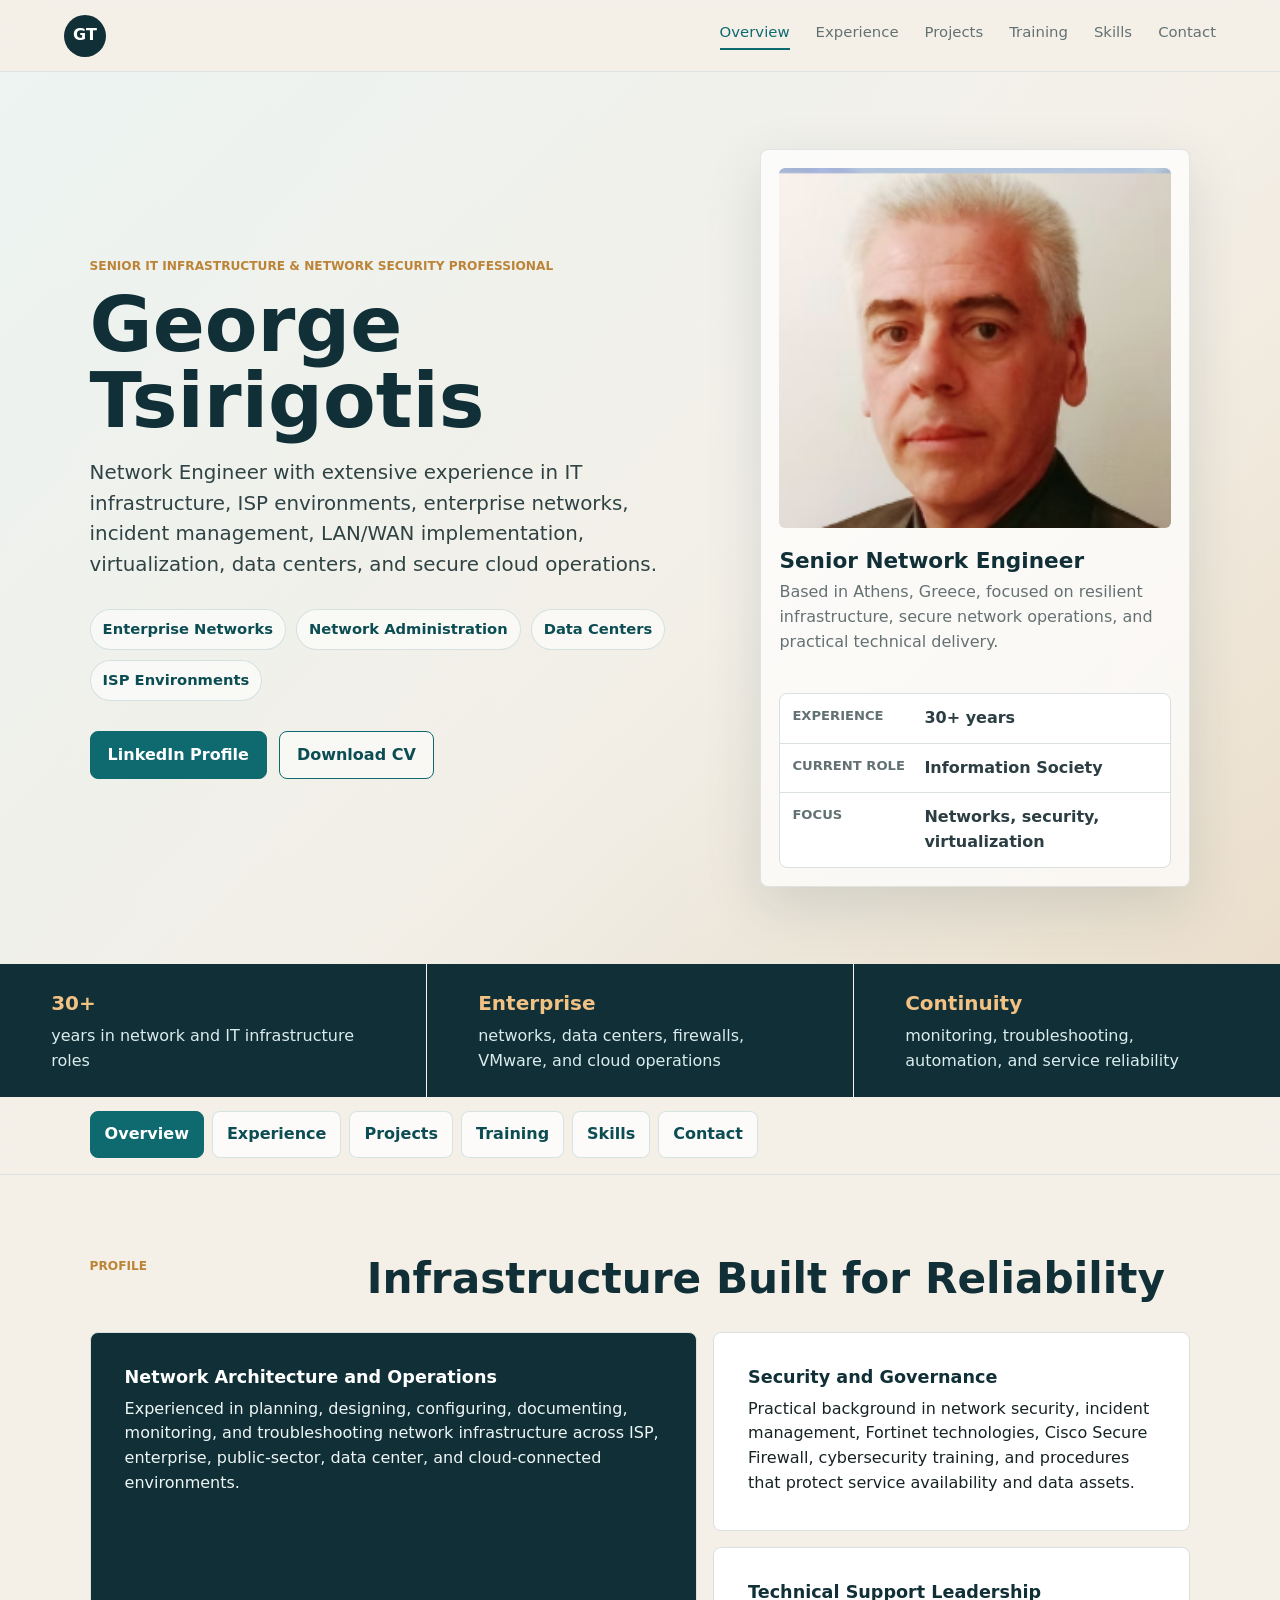
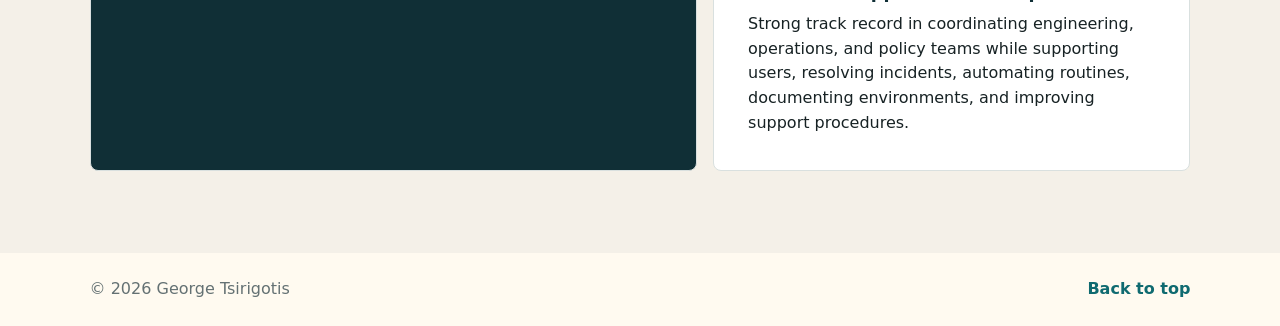
==== commit 32e9efcd: "Add files via upload" ====
--- a/index.html
+++ b/index.html
@@ -54,15 +54,16 @@
     </script>
   </head>
   <body>
-    <a class="skip-link" href="#experience">Skip to experience</a>
+    <a class="skip-link" href="#profile-tabs">Skip to profile sections</a>
     <header class="site-header" data-header>
       <a class="brand" href="#top" aria-label="George Tsirigotis home">GT</a>
       <nav class="nav" aria-label="Primary navigation">
-        <a href="#expertise">Expertise</a>
-        <a href="#experience">Experience</a>
-        <a href="#projects">Projects</a>
-        <a href="#certifications">Training</a>
-        <a href="#contact">Contact</a>
+        <a href="#expertise" data-tab-link="expertise">Overview</a>
+        <a href="#experience" data-tab-link="experience">Experience</a>
+        <a href="#projects" data-tab-link="projects">Projects</a>
+        <a href="#certifications" data-tab-link="certifications">Training</a>
+        <a href="#skills" data-tab-link="skills">Skills</a>
+        <a href="#contact" data-tab-link="contact">Contact</a>
       </nav>
     </header>
 
@@ -124,7 +125,18 @@
         </div>
       </section>
 
-      <section class="section" id="expertise">
+      <section class="tabs-section" id="profile-tabs" aria-label="Profile sections">
+        <div class="tab-list" role="tablist" aria-label="Profile content tabs">
+          <button class="tab-button" id="tab-expertise" type="button" role="tab" aria-controls="expertise" data-tab="expertise">Overview</button>
+          <button class="tab-button" id="tab-experience" type="button" role="tab" aria-controls="experience" data-tab="experience">Experience</button>
+          <button class="tab-button" id="tab-projects" type="button" role="tab" aria-controls="projects" data-tab="projects">Projects</button>
+          <button class="tab-button" id="tab-certifications" type="button" role="tab" aria-controls="certifications" data-tab="certifications">Training</button>
+          <button class="tab-button" id="tab-skills" type="button" role="tab" aria-controls="skills" data-tab="skills">Skills</button>
+          <button class="tab-button" id="tab-contact" type="button" role="tab" aria-controls="contact" data-tab="contact">Contact</button>
+        </div>
+      </section>
+
+      <section class="section tab-panel" id="expertise" data-panel="expertise" role="tabpanel" aria-labelledby="tab-expertise">
         <div class="section-heading">
           <p class="eyebrow">Profile</p>
           <h2>Infrastructure Built for Reliability</h2>
@@ -154,7 +166,7 @@
         </div>
       </section>
 
-      <section class="section tinted" id="experience">
+      <section class="section tinted tab-panel" id="experience" data-panel="experience" role="tabpanel" aria-labelledby="tab-experience">
         <div class="section-heading">
           <p class="eyebrow">Career</p>
           <h2>Work Experience</h2>
@@ -248,7 +260,7 @@
         </div>
       </section>
 
-      <section class="section" id="projects">
+      <section class="section tab-panel" id="projects" data-panel="projects" role="tabpanel" aria-labelledby="tab-projects">
         <div class="section-heading">
           <p class="eyebrow">Selected Work</p>
           <h2>Projects and Accomplishments</h2>
@@ -281,7 +293,7 @@
         </div>
       </section>
 
-      <section class="section split-section" id="certifications">
+      <section class="section split-section tab-panel" id="certifications" data-panel="certifications" role="tabpanel" aria-labelledby="tab-certifications">
         <div>
           <p class="eyebrow">Education & Training</p>
           <h2>Professional Development</h2>
@@ -335,7 +347,7 @@
         </div>
       </section>
 
-      <section class="section tinted" id="skills">
+      <section class="section tinted tab-panel" id="skills" data-panel="skills" role="tabpanel" aria-labelledby="tab-skills">
         <div class="section-heading">
           <p class="eyebrow">Capabilities</p>
           <h2>Core Skills</h2>
@@ -356,7 +368,7 @@
         </div>
       </section>
 
-      <section class="contact-section" id="contact">
+      <section class="contact-section tab-panel" id="contact" data-panel="contact" role="tabpanel" aria-labelledby="tab-contact">
         <div class="contact-copy">
           <p class="eyebrow">Contact</p>
           <h2>Let's connect</h2>
--- a/styles.css
+++ b/styles.css
@@ -299,8 +299,52 @@
   color: #dbecee;
 }
 
+.tabs-section {
+  position: sticky;
+  top: 72px;
+  z-index: 15;
+  border-bottom: 1px solid rgba(217, 224, 223, 0.86);
+  background: rgba(244, 240, 232, 0.94);
+  padding: 14px clamp(20px, 7vw, 96px);
+  backdrop-filter: blur(16px);
+}
+
+.tab-list {
+  display: flex;
+  gap: 8px;
+  overflow-x: auto;
+  padding-bottom: 2px;
+  scrollbar-width: thin;
+}
+
+.tab-button {
+  flex: 0 0 auto;
+  min-height: 42px;
+  border: 1px solid rgba(15, 106, 112, 0.16);
+  border-radius: 8px;
+  background: rgba(255, 255, 255, 0.72);
+  color: var(--teal-dark);
+  cursor: pointer;
+  font: inherit;
+  font-weight: 780;
+  padding: 10px 14px;
+}
+
+.tab-button:hover,
+.tab-button.is-active,
+.tab-button[aria-selected="true"] {
+  border-color: var(--teal);
+  background: var(--teal);
+  color: #fff;
+}
+
+.tab-panel[hidden] {
+  display: none !important;
+}
+
 .section {
-  padding: clamp(58px, 8vw, 96px) clamp(20px, 7vw, 96px);
+  min-height: 520px;
+  padding: clamp(52px, 7vw, 82px) clamp(20px, 7vw, 96px);
 }
 
 .section.tinted {
@@ -644,6 +688,10 @@
     font-size: 0.88rem;
   }
 
+  .tabs-section {
+    position: static;
+  }
+
   .hero {
     padding-top: 38px;
   }
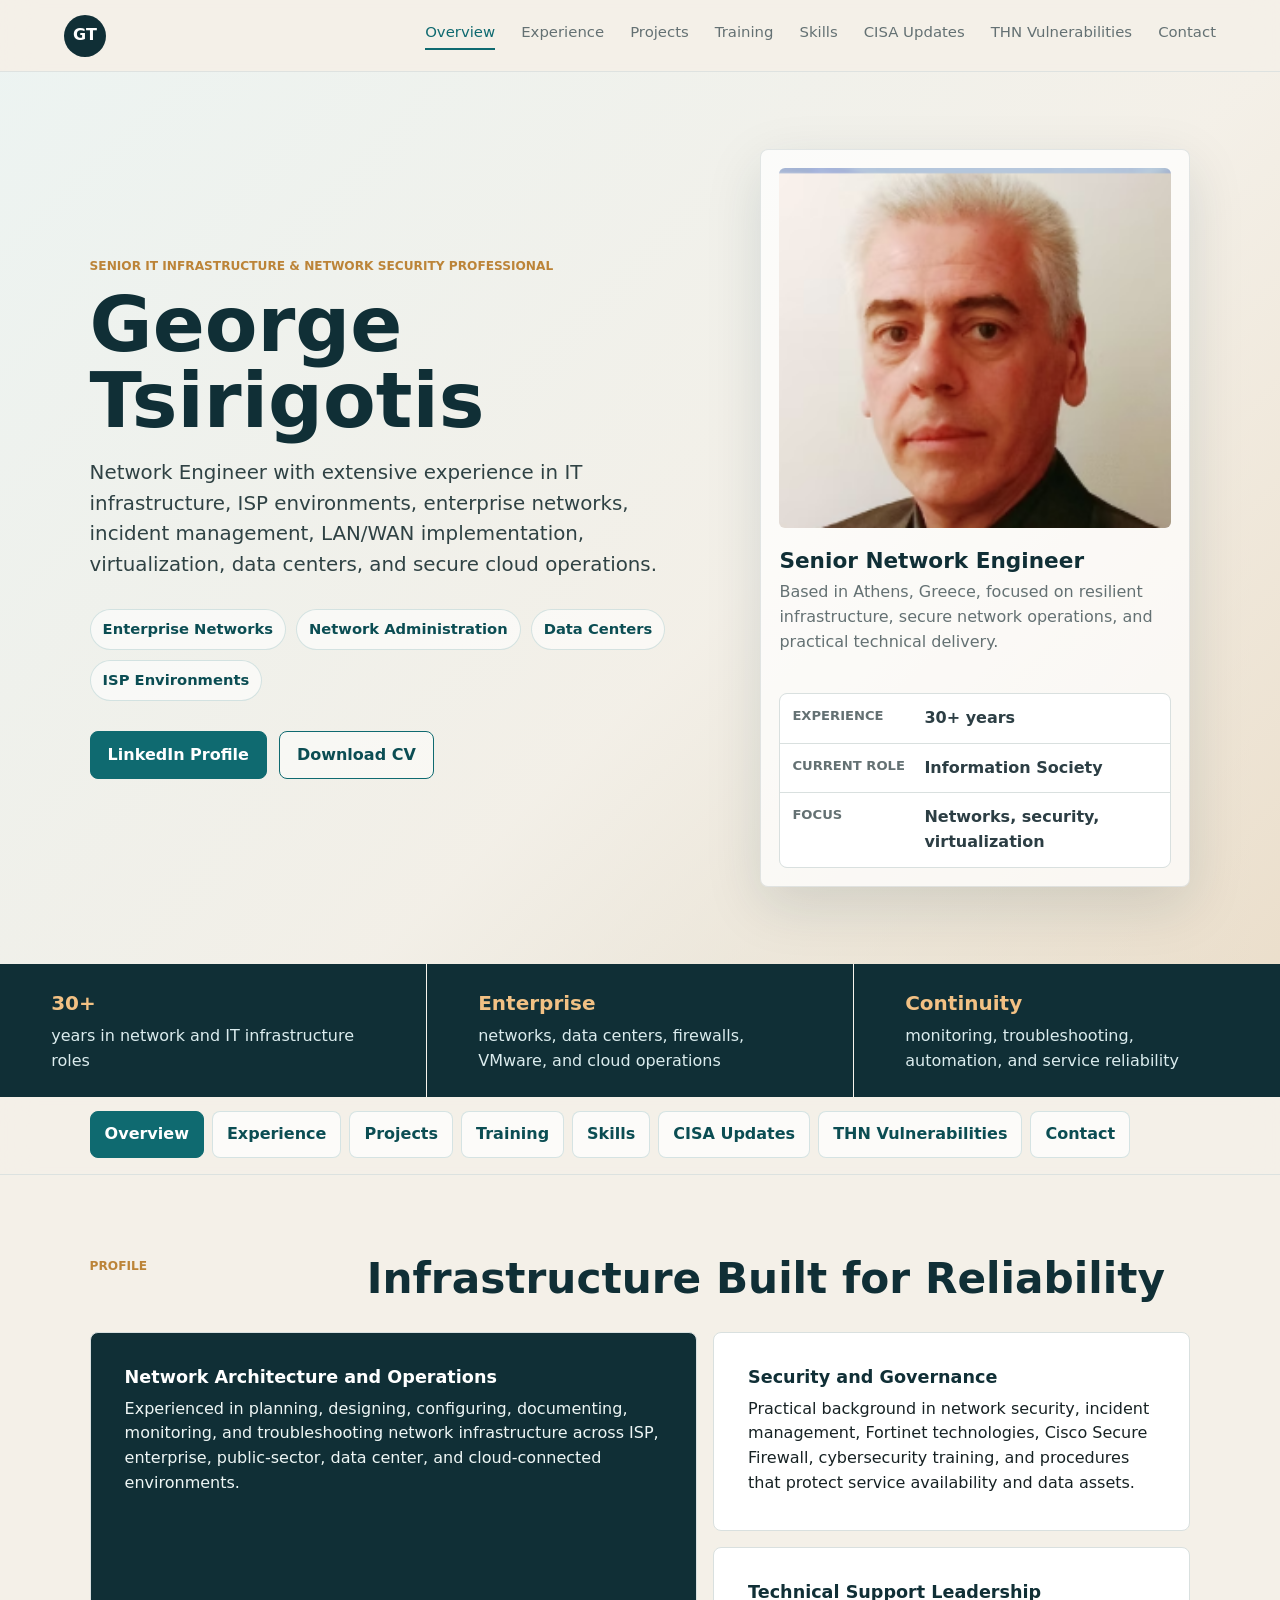
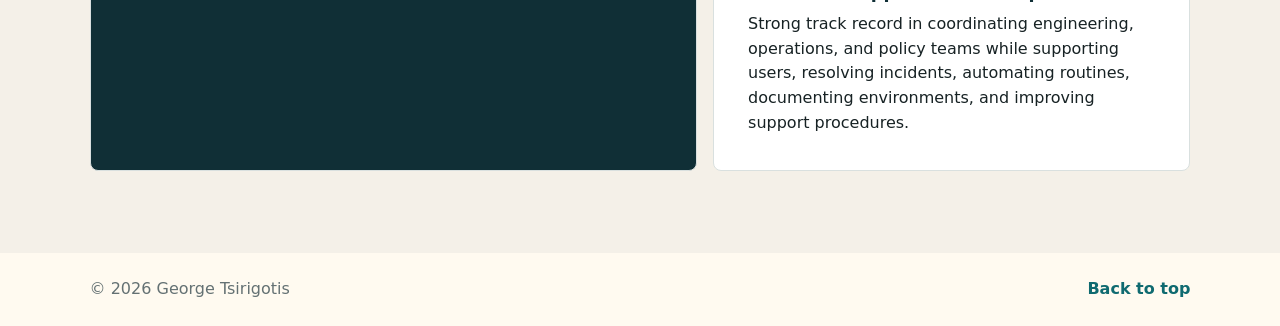
==== commit 1f8eeb48: "Add files via upload" ====
--- a/index.html
+++ b/index.html
@@ -1,4 +1,4 @@
-<!doctype html>
+﻿<!doctype html>
 <html lang="en">
   <head>
     <meta charset="utf-8">
@@ -62,7 +62,9 @@
         <a href="#experience" data-tab-link="experience">Experience</a>
         <a href="#projects" data-tab-link="projects">Projects</a>
         <a href="#certifications" data-tab-link="certifications">Training</a>
-        <a href="#skills" data-tab-link="skills">Skills</a>
+        <a href="#skills" data-tab-link="skills">Skills</a>
+        <a href="#cisa-updates" data-tab-link="cisa-updates">CISA Updates</a>
+        <a href="#thn-vulnerabilities" data-tab-link="thn-vulnerabilities">THN Vulnerabilities</a>
         <a href="#contact" data-tab-link="contact">Contact</a>
       </nav>
     </header>
@@ -131,7 +133,9 @@
           <button class="tab-button" id="tab-experience" type="button" role="tab" aria-controls="experience" data-tab="experience">Experience</button>
           <button class="tab-button" id="tab-projects" type="button" role="tab" aria-controls="projects" data-tab="projects">Projects</button>
           <button class="tab-button" id="tab-certifications" type="button" role="tab" aria-controls="certifications" data-tab="certifications">Training</button>
-          <button class="tab-button" id="tab-skills" type="button" role="tab" aria-controls="skills" data-tab="skills">Skills</button>
+          <button class="tab-button" id="tab-skills" type="button" role="tab" aria-controls="skills" data-tab="skills">Skills</button>
+          <button class="tab-button" id="tab-cisa-updates" type="button" role="tab" aria-controls="cisa-updates" data-tab="cisa-updates">CISA Updates</button>
+          <button class="tab-button" id="tab-thn-vulnerabilities" type="button" role="tab" aria-controls="thn-vulnerabilities" data-tab="thn-vulnerabilities">THN Vulnerabilities</button>
           <button class="tab-button" id="tab-contact" type="button" role="tab" aria-controls="contact" data-tab="contact">Contact</button>
         </div>
       </section>
@@ -367,7 +371,48 @@
           <span>End User Training</span>
         </div>
       </section>
-
+      <section class="section cisa-section tab-panel" id="cisa-updates" data-panel="cisa-updates" role="tabpanel" aria-labelledby="tab-cisa-updates">
+        <div class="section-heading">
+          <p class="eyebrow">Threat Intelligence</p>
+          <div>
+            <h2>CISA Known Exploited Vulnerabilities</h2>
+            <p class="section-intro">
+              A compact, automatically refreshed feed of recent CISA KEV catalog additions. Items older than six months are excluded from the published site data.
+            </p>
+          </div>
+        </div>
+        <div class="feed-toolbar" aria-label="CISA feed details">
+          <span data-cisa-updated>Loading latest CISA data...</span>
+          <a class="text-link" href="https://www.cisa.gov/known-exploited-vulnerabilities-catalog" target="_blank" rel="noopener">View full CISA catalog</a>
+        </div>
+        <div class="cisa-feed" data-cisa-feed aria-live="polite">
+          <article class="feed-empty">
+            <h3>Loading updates</h3>
+            <p>Fetching the latest pruned feed for display.</p>
+          </article>
+        </div>
+      </section>
+      <section class="section news-section tab-panel" id="thn-vulnerabilities" data-panel="thn-vulnerabilities" role="tabpanel" aria-labelledby="tab-thn-vulnerabilities">
+        <div class="section-heading">
+          <p class="eyebrow">Security News</p>
+          <div>
+            <h2>The Hacker News Vulnerabilities</h2>
+            <p class="section-intro">
+              Recent vulnerability articles from The Hacker News label feed. Published site data is pruned to the latest entries from the last six months.
+            </p>
+          </div>
+        </div>
+        <div class="feed-toolbar" aria-label="The Hacker News feed details">
+          <span data-thn-updated>Loading The Hacker News vulnerability feed...</span>
+          <a class="text-link" href="https://thehackernews.com/search/label/Vulnerability" target="_blank" rel="noopener">View full THN vulnerability feed</a>
+        </div>
+        <div class="news-feed" data-thn-feed aria-live="polite">
+          <article class="feed-empty">
+            <h3>Loading updates</h3>
+            <p>Fetching the latest pruned feed for display.</p>
+          </article>
+        </div>
+      </section>
       <section class="contact-section tab-panel" id="contact" data-panel="contact" role="tabpanel" aria-labelledby="tab-contact">
         <div class="contact-copy">
           <p class="eyebrow">Contact</p>
@@ -412,3 +457,7 @@
     <script src="script.js"></script>
   </body>
 </html>
+
+
+
+
--- a/styles.css
+++ b/styles.css
@@ -1,4 +1,4 @@
-:root {
+﻿:root {
   --ink: #172224;
   --muted: #647173;
   --line: #d9e0df;
@@ -643,6 +643,183 @@
   }
 }
 
+
+.section-intro {
+  max-width: 780px;
+  margin: 14px 0 0;
+  color: var(--muted);
+  font-size: 1.03rem;
+}
+
+.cisa-section {
+  background: #f7fbf8;
+}
+
+.feed-toolbar {
+  display: flex;
+  flex-wrap: wrap;
+  gap: 12px 22px;
+  align-items: center;
+  justify-content: space-between;
+  margin-bottom: 18px;
+  border-top: 1px solid var(--line);
+  border-bottom: 1px solid var(--line);
+  padding: 13px 0;
+  color: var(--muted);
+  font-size: 0.94rem;
+}
+
+.feed-toolbar .text-link {
+  margin-top: 0;
+  color: var(--teal);
+}
+
+.cisa-feed {
+  display: grid;
+  grid-template-columns: repeat(2, minmax(0, 1fr));
+  gap: 14px;
+}
+
+.cisa-item,
+.feed-empty {
+  border: 1px solid var(--line);
+  border-radius: 8px;
+  background: var(--panel);
+  padding: clamp(20px, 2.8vw, 28px);
+}
+
+.cisa-item-meta {
+  display: flex;
+  flex-wrap: wrap;
+  gap: 8px;
+  align-items: center;
+  margin-bottom: 10px;
+  color: var(--teal);
+  font-size: 0.88rem;
+  font-weight: 800;
+}
+
+.risk-pill {
+  border: 1px solid rgba(188, 132, 56, 0.35);
+  border-radius: 999px;
+  background: rgba(188, 132, 56, 0.12);
+  color: #7b4d13;
+  padding: 3px 8px;
+  font-size: 0.78rem;
+}
+
+.cisa-item h3 a {
+  text-decoration: none;
+}
+
+.cisa-item h3 a:hover {
+  color: var(--teal);
+  text-decoration: underline;
+}
+
+.cisa-item p,
+.feed-empty p {
+  color: var(--muted);
+}
+
+.cisa-facts {
+  display: grid;
+  grid-template-columns: repeat(3, minmax(0, 1fr));
+  gap: 1px;
+  margin: 18px 0 0;
+  overflow: hidden;
+  border: 1px solid var(--line);
+  border-radius: 8px;
+  background: var(--line);
+}
+
+.cisa-facts div {
+  min-width: 0;
+  background: #fff;
+  padding: 10px;
+}
+
+.cisa-facts dt {
+  color: var(--muted);
+  font-size: 0.74rem;
+  font-weight: 820;
+  text-transform: uppercase;
+}
+
+.cisa-facts dd {
+  margin: 3px 0 0;
+  color: var(--slate);
+  font-size: 0.88rem;
+  font-weight: 740;
+  overflow-wrap: anywhere;
+}
+
+.news-section {
+  background: #fbf8f1;
+}
+
+.news-feed {
+  display: grid;
+  grid-template-columns: repeat(2, minmax(0, 1fr));
+  gap: 14px;
+}
+
+.news-item {
+  display: grid;
+  grid-template-columns: 112px minmax(0, 1fr);
+  gap: 16px;
+  border: 1px solid var(--line);
+  border-radius: 8px;
+  background: var(--panel);
+  padding: clamp(18px, 2.4vw, 24px);
+}
+
+.news-item img {
+  width: 112px;
+  height: 88px;
+  object-fit: cover;
+  border-radius: 6px;
+  background: var(--soft);
+}
+
+.news-item-body {
+  min-width: 0;
+}
+
+.news-item-meta {
+  display: flex;
+  flex-wrap: wrap;
+  gap: 8px;
+  align-items: center;
+  margin-bottom: 10px;
+  color: var(--teal);
+  font-size: 0.84rem;
+  font-weight: 800;
+}
+
+.news-item-meta span {
+  color: var(--gold);
+}
+
+.news-item h3 a {
+  text-decoration: none;
+}
+
+.news-item h3 a:hover {
+  color: var(--teal);
+  text-decoration: underline;
+}
+
+.news-item p {
+  color: var(--muted);
+}
+
+.news-source {
+  display: inline-flex;
+  color: var(--slate);
+  font-size: 0.86rem;
+  font-weight: 760;
+}
 @media (max-width: 980px) {
   .hero,
   .section-heading,
@@ -668,10 +845,12 @@
     padding-bottom: 14px;
   }
 
-  .project-list,
-  .credential-list,
-  .skill-list {
-    grid-template-columns: repeat(2, minmax(0, 1fr));
+  .project-list,
+  .credential-list,
+  .skill-list,
+  .cisa-feed,
+  .news-feed {
+    grid-template-columns: repeat(2, minmax(0, 1fr));
   }
 }
 
@@ -705,12 +884,21 @@
     gap: 4px;
   }
 
-  .project-list,
-  .credential-list,
-  .skill-list {
-    grid-template-columns: 1fr;
-  }
-
+  .project-list,
+  .credential-list,
+  .skill-list,
+  .cisa-feed,
+  .cisa-facts,
+  .news-feed,
+  .news-item {
+    grid-template-columns: 1fr;
+  }
+
+  .news-item img {
+    width: 100%;
+    height: 150px;
+  }
+
   .contact-section {
     grid-template-columns: 1fr;
   }
@@ -720,3 +908,7 @@
     align-items: flex-start;
   }
 }
+
+
+
+
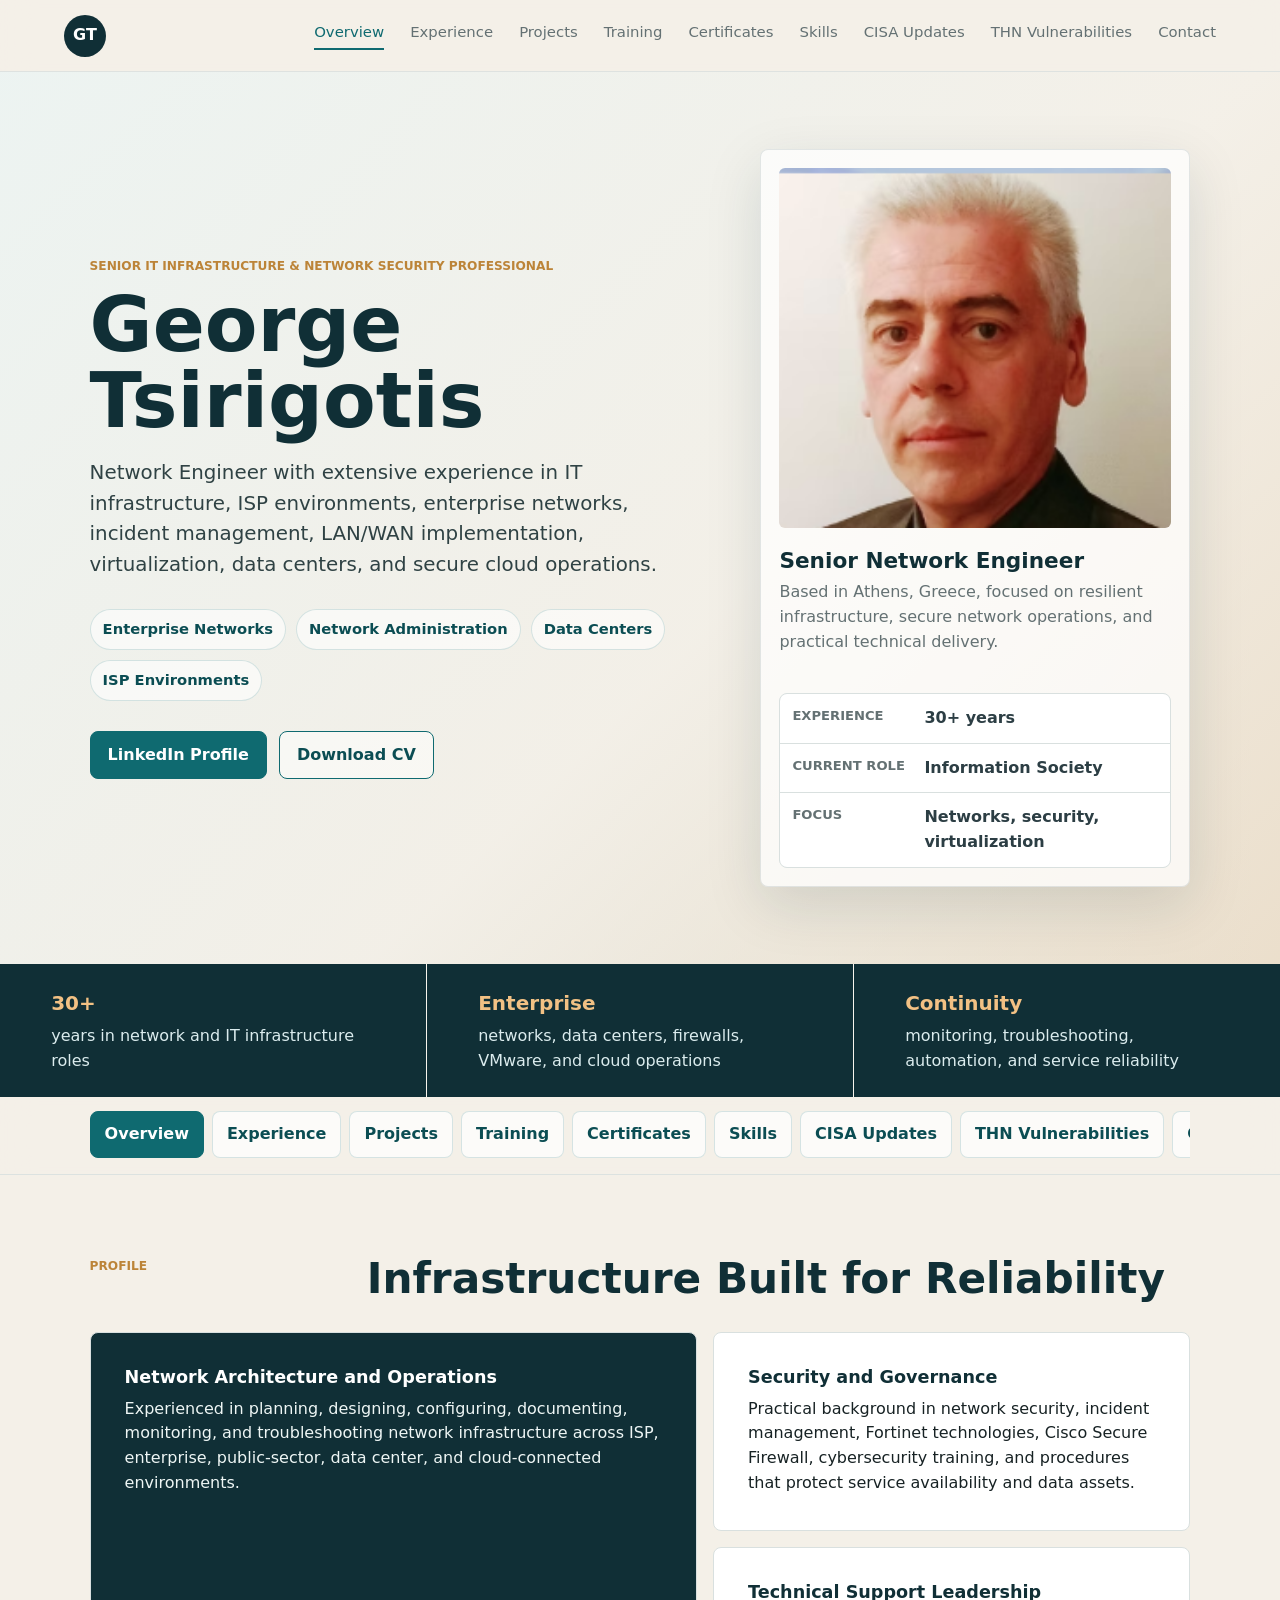
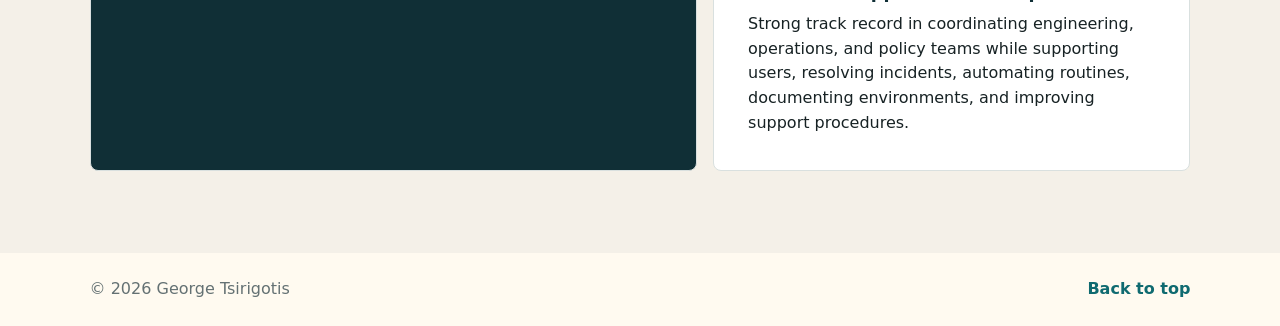
==== commit cac3b528: "Add files via upload" ====
--- a/index.html
+++ b/index.html
@@ -61,7 +61,8 @@
         <a href="#expertise" data-tab-link="expertise">Overview</a>
         <a href="#experience" data-tab-link="experience">Experience</a>
         <a href="#projects" data-tab-link="projects">Projects</a>
-        <a href="#certifications" data-tab-link="certifications">Training</a>
+        <a href="#certifications" data-tab-link="certifications">Training</a>
+        <a href="#certification-wall" data-tab-link="certification-wall">Certificates</a>
         <a href="#skills" data-tab-link="skills">Skills</a>
         <a href="#cisa-updates" data-tab-link="cisa-updates">CISA Updates</a>
         <a href="#thn-vulnerabilities" data-tab-link="thn-vulnerabilities">THN Vulnerabilities</a>
@@ -132,7 +133,8 @@
           <button class="tab-button" id="tab-expertise" type="button" role="tab" aria-controls="expertise" data-tab="expertise">Overview</button>
           <button class="tab-button" id="tab-experience" type="button" role="tab" aria-controls="experience" data-tab="experience">Experience</button>
           <button class="tab-button" id="tab-projects" type="button" role="tab" aria-controls="projects" data-tab="projects">Projects</button>
-          <button class="tab-button" id="tab-certifications" type="button" role="tab" aria-controls="certifications" data-tab="certifications">Training</button>
+          <button class="tab-button" id="tab-certifications" type="button" role="tab" aria-controls="certifications" data-tab="certifications">Training</button>
+          <button class="tab-button" id="tab-certification-wall" type="button" role="tab" aria-controls="certification-wall" data-tab="certification-wall">Certificates</button>
           <button class="tab-button" id="tab-skills" type="button" role="tab" aria-controls="skills" data-tab="skills">Skills</button>
           <button class="tab-button" id="tab-cisa-updates" type="button" role="tab" aria-controls="cisa-updates" data-tab="cisa-updates">CISA Updates</button>
           <button class="tab-button" id="tab-thn-vulnerabilities" type="button" role="tab" aria-controls="thn-vulnerabilities" data-tab="thn-vulnerabilities">THN Vulnerabilities</button>
@@ -351,6 +353,119 @@
         </div>
       </section>
 
+      <section class="section certificate-section tab-panel" id="certification-wall" data-panel="certification-wall" role="tabpanel" aria-labelledby="tab-certification-wall">
+        <div class="section-heading">
+          <p class="eyebrow">Credentials</p>
+          <div>
+            <h2>Certificate Wall</h2>
+            <p class="section-intro">
+              A visual wall of professional training certificates and attendance records, presented as framed documents from ongoing technical development.
+            </p>
+          </div>
+        </div>
+        <div class="certificate-wall" aria-label="Certificate wall">
+          <article class="certificate-frame document-frame">
+            <a href="Certifications/Alison_Certificate-5177-50298723.pdf" target="_blank" rel="noopener" aria-label="Open professional certificate">
+              <span class="document-mark">PDF</span>
+              <strong>Professional Certificate</strong>
+              <span>Online professional training</span>
+              <span class="certificate-action">Open certificate</span>
+            </a>
+          </article>
+          <article class="certificate-frame document-frame">
+            <a href="Certifications/certificate_FortiNAC.pdf" target="_blank" rel="noopener" aria-label="Open network access control certificate">
+              <span class="document-mark">PDF</span>
+              <strong>Network Access Control</strong>
+              <span>Fortinet training certificate</span>
+              <span class="certificate-action">Open certificate</span>
+            </a>
+          </article>
+          <article class="certificate-frame document-frame">
+            <a href="Certifications/Cisco_Firewall_certificate.pdf" target="_blank" rel="noopener" aria-label="Open firewall security certificate">
+              <span class="document-mark">PDF</span>
+              <strong>Firewall Security</strong>
+              <span>Cisco security training</span>
+              <span class="certificate-action">Open certificate</span>
+            </a>
+          </article>
+          <article class="certificate-frame document-frame">
+            <a href="Certifications/CYBER_SECURITY_FOR_USERS_BEBAIOSH.pdf" target="_blank" rel="noopener" aria-label="Open cybersecurity users certificate">
+              <span class="document-mark">PDF</span>
+              <strong>Cybersecurity for Users</strong>
+              <span>Awareness training record</span>
+              <span class="certificate-action">Open certificate</span>
+            </a>
+          </article>
+          <article class="certificate-frame document-frame">
+            <a href="Certifications/fortigate.pdf" target="_blank" rel="noopener" aria-label="Open FortiGate certificate">
+              <span class="document-mark">PDF</span>
+              <strong>FortiGate Training</strong>
+              <span>Network security training</span>
+              <span class="certificate-action">Open certificate</span>
+            </a>
+          </article>
+          <article class="certificate-frame image-frame">
+            <a href="Certifications/scan0001.jpg" target="_blank" rel="noopener" aria-label="Open scanned training certificate">
+              <img src="Certifications/scan0001.jpg" alt="Scanned training certificate" loading="lazy">
+              <strong>Training Certificate</strong>
+              <span class="certificate-action">Open certificate</span>
+            </a>
+          </article>
+          <article class="certificate-frame image-frame">
+            <a href="Certifications/scan0003.jpg" target="_blank" rel="noopener" aria-label="Open scanned training certificate">
+              <img src="Certifications/scan0003.jpg" alt="Scanned training certificate" loading="lazy">
+              <strong>Training Certificate</strong>
+              <span class="certificate-action">Open certificate</span>
+            </a>
+          </article>
+          <article class="certificate-frame image-frame">
+            <a href="Certifications/scan0004.jpg" target="_blank" rel="noopener" aria-label="Open scanned training certificate">
+              <img src="Certifications/scan0004.jpg" alt="Scanned training certificate" loading="lazy">
+              <strong>Training Certificate</strong>
+              <span class="certificate-action">Open certificate</span>
+            </a>
+          </article>
+          <article class="certificate-frame document-frame">
+            <a href="Certifications/Βεβαίωση παρακολούθησης - TSIRIGOTIS Georgios.pdf" target="_blank" rel="noopener" aria-label="Open attendance record">
+              <span class="document-mark">PDF</span>
+              <strong>Attendance Record</strong>
+              <span>Professional training attendance</span>
+              <span class="certificate-action">Open certificate</span>
+            </a>
+          </article>
+          <article class="certificate-frame document-frame">
+            <a href="Certifications/ΒΕΒΑΙΩΣΗ ΠΑΡΑΚΟΛΟΥΘΗΣΗΣ_ΤΣΙΡΙΓΩΤΗΣ ΓΕΩΡΓΙΟΣ.pdf" target="_blank" rel="noopener" aria-label="Open attendance record">
+              <span class="document-mark">PDF</span>
+              <strong>Attendance Record</strong>
+              <span>Professional training attendance</span>
+              <span class="certificate-action">Open certificate</span>
+            </a>
+          </article>
+          <article class="certificate-frame document-frame">
+            <a href="Certifications/ΓΕΩΡΓΙΟΣ-ΤΣΙΡΙΓΩΤΗΣ-Cybersecurity-για-τον-χρήστη-KTPAE-Certificate-KTPAE-E-Learning.pdf" target="_blank" rel="noopener" aria-label="Open cybersecurity awareness certificate">
+              <span class="document-mark">PDF</span>
+              <strong>Cybersecurity Awareness</strong>
+              <span>KTPAE E-Learning</span>
+              <span class="certificate-action">Open certificate</span>
+            </a>
+          </article>
+          <article class="certificate-frame document-frame">
+            <a href="Certifications/ΓΕΩΡΓΙΟΣ-ΤΣΙΡΙΓΩΤΗΣ-Εκπαίδευση-περί-Παρατυπιών-Απάτης-amp-Διαφθοράς-KTPAE-Certificate-KTPAE-E-Learning.pdf" target="_blank" rel="noopener" aria-label="Open fraud and corruption awareness certificate">
+              <span class="document-mark">PDF</span>
+              <strong>Fraud &amp; Corruption Awareness</strong>
+              <span>KTPAE E-Learning</span>
+              <span class="certificate-action">Open certificate</span>
+            </a>
+          </article>
+          <article class="certificate-frame document-frame">
+            <a href="Certifications/ΓΕΩΡΓΙΟΣ-ΤΣΙΡΙΓΩΤΗΣ-Εκπαίδευση-στην-Ασφάλεια-Πληροφοριών-–-ISO-270012022-KTPAE-Certificate-KTPAE-E-Learning.pdf" target="_blank" rel="noopener" aria-label="Open information security ISO certificate">
+              <span class="document-mark">PDF</span>
+              <strong>Information Security ISO 27001:2022</strong>
+              <span>KTPAE E-Learning</span>
+              <span class="certificate-action">Open certificate</span>
+            </a>
+          </article>
+        </div>      </section>
       <section class="section tinted tab-panel" id="skills" data-panel="skills" role="tabpanel" aria-labelledby="tab-skills">
         <div class="section-heading">
           <p class="eyebrow">Capabilities</p>
@@ -461,3 +576,5 @@
 
 
 
+
+
--- a/styles.css
+++ b/styles.css
@@ -820,6 +820,116 @@
   font-size: 0.86rem;
   font-weight: 760;
 }
+
+.certificate-section {
+  background:
+    linear-gradient(180deg, rgba(255, 250, 240, 0.92), rgba(237, 244, 242, 0.95));
+}
+
+.certificate-wall {
+  display: grid;
+  grid-template-columns: repeat(3, minmax(0, 1fr));
+  gap: clamp(16px, 2.4vw, 24px);
+  align-items: stretch;
+}
+
+.certificate-frame {
+  min-width: 0;
+}
+
+.certificate-frame a {
+  position: relative;
+  display: grid;
+  min-height: 260px;
+  height: 100%;
+  align-content: start;
+  gap: 12px;
+  border: 10px solid #253438;
+  border-radius: 8px;
+  background: #fffdf8;
+  box-shadow: 0 16px 34px rgba(16, 47, 54, 0.16);
+  color: var(--ink);
+  padding: 14px;
+  text-decoration: none;
+  transition: transform 180ms ease, box-shadow 180ms ease;
+}
+
+.certificate-frame a:hover,
+.certificate-frame a:focus-visible {
+  transform: translateY(-3px);
+  box-shadow: 0 20px 42px rgba(16, 47, 54, 0.22);
+}
+
+.certificate-frame a:focus-visible {
+  outline: 3px solid rgba(188, 132, 56, 0.5);
+  outline-offset: 4px;
+}
+
+.certificate-frame img {
+  width: 100%;
+  aspect-ratio: 4 / 3;
+  object-fit: cover;
+  object-position: center;
+  border: 1px solid var(--line);
+  border-radius: 4px;
+  background: var(--soft);
+}
+
+.certificate-frame strong {
+  color: var(--navy);
+  font-size: 1rem;
+  line-height: 1.22;
+  overflow-wrap: anywhere;
+}
+
+.certificate-frame span:not(.document-mark):not(.certificate-action) {
+  color: var(--muted);
+  font-size: 0.9rem;
+  font-weight: 680;
+}
+
+
+.certificate-action {
+  align-self: end;
+  justify-self: start;
+  margin-top: auto;
+  border-top: 1px solid var(--line);
+  padding-top: 10px;
+  color: var(--teal-dark);
+  font-size: 0.88rem;
+  font-weight: 820;
+}
+
+.document-frame .certificate-action {
+  justify-self: center;
+}
+.document-frame a {
+  place-content: center;
+  text-align: center;
+}
+
+.document-frame a::before {
+  content: '';
+  position: absolute;
+  inset: 18px;
+  border: 1px solid rgba(15, 106, 112, 0.16);
+  border-radius: 4px;
+  pointer-events: none;
+}
+
+.document-mark {
+  display: inline-grid;
+  width: 76px;
+  height: 58px;
+  place-items: center;
+  justify-self: center;
+  border: 1px solid rgba(188, 132, 56, 0.38);
+  border-radius: 6px;
+  background: rgba(188, 132, 56, 0.1);
+  color: #7b4d13;
+  font-size: 0.88rem;
+  font-weight: 850;
+}
 @media (max-width: 980px) {
   .hero,
   .section-heading,
@@ -849,7 +959,8 @@
   .credential-list,
   .skill-list,
   .cisa-feed,
-  .news-feed {
+  .news-feed,
+  .certificate-wall {
     grid-template-columns: repeat(2, minmax(0, 1fr));
   }
 }
@@ -890,7 +1001,8 @@
   .cisa-feed,
   .cisa-facts,
   .news-feed,
-  .news-item {
+  .news-item,
+  .certificate-wall {
     grid-template-columns: 1fr;
   }
 
@@ -912,3 +1024,5 @@
 
 
 
+
+
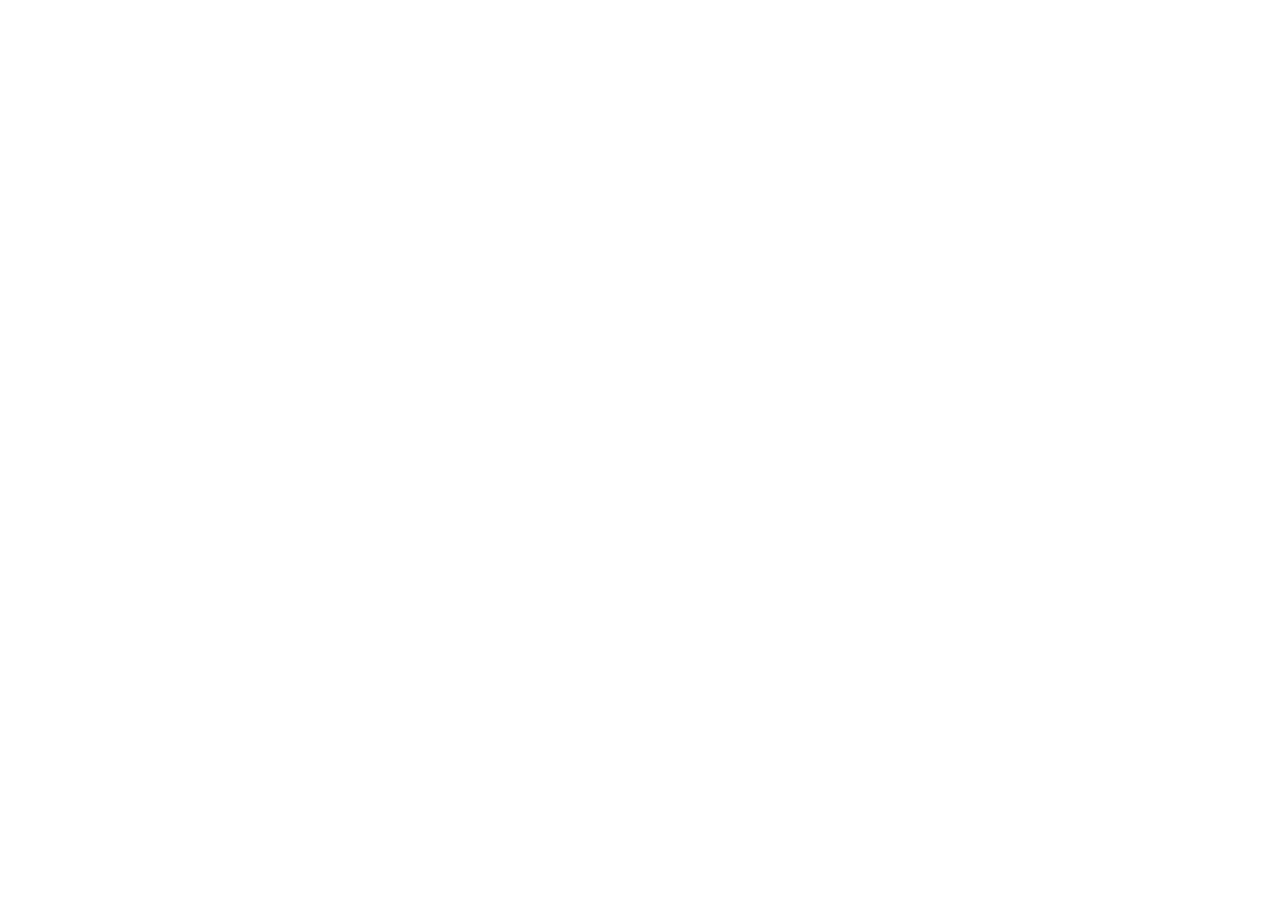
==== commit 482e1b1d: "Add files via upload" ====
--- a/index.html
+++ b/index.html
@@ -1,7 +1,18 @@
 ﻿<!doctype html>
 <html lang="en">
   <head>
-    <meta charset="utf-8">
+    <meta charset="utf-8">
+    <meta http-equiv="Content-Security-Policy" content="upgrade-insecure-requests">
+    <script>
+      (() => {
+        const canonicalHost = 'georgetsirigotis.com';
+        const host = window.location.hostname.toLowerCase();
+        const shouldRedirect = window.location.protocol === 'http:' || host === `www.${canonicalHost}`;
+        if (shouldRedirect) {
+          window.location.replace(`https://${canonicalHost}${window.location.pathname}${window.location.search}${window.location.hash}`);
+        }
+      })();
+    </script>
     <meta name="viewport" content="width=device-width, initial-scale=1">
     <title>George Tsirigotis | IT Infrastructure & Network Security</title>
     <meta name="description" content="George Tsirigotis is a Senior IT Infrastructure and Network Security Professional specializing in enterprise networks, firewalls, VPN, VMware, SOC operations, ISO 27001, and network continuity.">
@@ -359,113 +370,70 @@
           <div>
             <h2>Certificate Wall</h2>
             <p class="section-intro">
-              A visual wall of professional training certificates and attendance records, presented as framed documents from ongoing technical development.
+              A framed wall of professional training certificates and attendance records. Select any frame to open the original document in a larger view.
             </p>
           </div>
         </div>
-        <div class="certificate-wall" aria-label="Certificate wall">
-          <article class="certificate-frame document-frame">
-            <a href="Certifications/Alison_Certificate-5177-50298723.pdf" target="_blank" rel="noopener" aria-label="Open professional certificate">
-              <span class="document-mark">PDF</span>
-              <strong>Professional Certificate</strong>
-              <span>Online professional training</span>
-              <span class="certificate-action">Open certificate</span>
-            </a>
-          </article>
-          <article class="certificate-frame document-frame">
-            <a href="Certifications/certificate_FortiNAC.pdf" target="_blank" rel="noopener" aria-label="Open network access control certificate">
-              <span class="document-mark">PDF</span>
-              <strong>Network Access Control</strong>
-              <span>Fortinet training certificate</span>
-              <span class="certificate-action">Open certificate</span>
-            </a>
-          </article>
-          <article class="certificate-frame document-frame">
-            <a href="Certifications/Cisco_Firewall_certificate.pdf" target="_blank" rel="noopener" aria-label="Open firewall security certificate">
-              <span class="document-mark">PDF</span>
-              <strong>Firewall Security</strong>
-              <span>Cisco security training</span>
-              <span class="certificate-action">Open certificate</span>
-            </a>
-          </article>
-          <article class="certificate-frame document-frame">
-            <a href="Certifications/CYBER_SECURITY_FOR_USERS_BEBAIOSH.pdf" target="_blank" rel="noopener" aria-label="Open cybersecurity users certificate">
-              <span class="document-mark">PDF</span>
-              <strong>Cybersecurity for Users</strong>
-              <span>Awareness training record</span>
-              <span class="certificate-action">Open certificate</span>
-            </a>
-          </article>
-          <article class="certificate-frame document-frame">
-            <a href="Certifications/fortigate.pdf" target="_blank" rel="noopener" aria-label="Open FortiGate certificate">
-              <span class="document-mark">PDF</span>
-              <strong>FortiGate Training</strong>
-              <span>Network security training</span>
-              <span class="certificate-action">Open certificate</span>
-            </a>
-          </article>
-          <article class="certificate-frame image-frame">
-            <a href="Certifications/scan0001.jpg" target="_blank" rel="noopener" aria-label="Open scanned training certificate">
-              <img src="Certifications/scan0001.jpg" alt="Scanned training certificate" loading="lazy">
-              <strong>Training Certificate</strong>
-              <span class="certificate-action">Open certificate</span>
-            </a>
-          </article>
-          <article class="certificate-frame image-frame">
-            <a href="Certifications/scan0003.jpg" target="_blank" rel="noopener" aria-label="Open scanned training certificate">
-              <img src="Certifications/scan0003.jpg" alt="Scanned training certificate" loading="lazy">
-              <strong>Training Certificate</strong>
-              <span class="certificate-action">Open certificate</span>
-            </a>
-          </article>
-          <article class="certificate-frame image-frame">
-            <a href="Certifications/scan0004.jpg" target="_blank" rel="noopener" aria-label="Open scanned training certificate">
-              <img src="Certifications/scan0004.jpg" alt="Scanned training certificate" loading="lazy">
-              <strong>Training Certificate</strong>
-              <span class="certificate-action">Open certificate</span>
-            </a>
-          </article>
-          <article class="certificate-frame document-frame">
-            <a href="Certifications/Βεβαίωση παρακολούθησης - TSIRIGOTIS Georgios.pdf" target="_blank" rel="noopener" aria-label="Open attendance record">
-              <span class="document-mark">PDF</span>
-              <strong>Attendance Record</strong>
-              <span>Professional training attendance</span>
-              <span class="certificate-action">Open certificate</span>
-            </a>
-          </article>
-          <article class="certificate-frame document-frame">
-            <a href="Certifications/ΒΕΒΑΙΩΣΗ ΠΑΡΑΚΟΛΟΥΘΗΣΗΣ_ΤΣΙΡΙΓΩΤΗΣ ΓΕΩΡΓΙΟΣ.pdf" target="_blank" rel="noopener" aria-label="Open attendance record">
-              <span class="document-mark">PDF</span>
-              <strong>Attendance Record</strong>
-              <span>Professional training attendance</span>
-              <span class="certificate-action">Open certificate</span>
-            </a>
-          </article>
-          <article class="certificate-frame document-frame">
-            <a href="Certifications/ΓΕΩΡΓΙΟΣ-ΤΣΙΡΙΓΩΤΗΣ-Cybersecurity-για-τον-χρήστη-KTPAE-Certificate-KTPAE-E-Learning.pdf" target="_blank" rel="noopener" aria-label="Open cybersecurity awareness certificate">
-              <span class="document-mark">PDF</span>
-              <strong>Cybersecurity Awareness</strong>
-              <span>KTPAE E-Learning</span>
-              <span class="certificate-action">Open certificate</span>
-            </a>
-          </article>
-          <article class="certificate-frame document-frame">
-            <a href="Certifications/ΓΕΩΡΓΙΟΣ-ΤΣΙΡΙΓΩΤΗΣ-Εκπαίδευση-περί-Παρατυπιών-Απάτης-amp-Διαφθοράς-KTPAE-Certificate-KTPAE-E-Learning.pdf" target="_blank" rel="noopener" aria-label="Open fraud and corruption awareness certificate">
-              <span class="document-mark">PDF</span>
-              <strong>Fraud &amp; Corruption Awareness</strong>
-              <span>KTPAE E-Learning</span>
-              <span class="certificate-action">Open certificate</span>
-            </a>
-          </article>
-          <article class="certificate-frame document-frame">
-            <a href="Certifications/ΓΕΩΡΓΙΟΣ-ΤΣΙΡΙΓΩΤΗΣ-Εκπαίδευση-στην-Ασφάλεια-Πληροφοριών-–-ISO-270012022-KTPAE-Certificate-KTPAE-E-Learning.pdf" target="_blank" rel="noopener" aria-label="Open information security ISO certificate">
-              <span class="document-mark">PDF</span>
-              <strong>Information Security ISO 27001:2022</strong>
-              <span>KTPAE E-Learning</span>
-              <span class="certificate-action">Open certificate</span>
-            </a>
-          </article>
-        </div>      </section>
+        <div class="certificate-gallery" aria-label="Framed certificate gallery">
+          <a class="wall-frame" href="Certifications/Alison_Certificate-5177-50298723.pdf" target="_blank" rel="noopener" aria-label="Open professional certificate">
+            <img src="assets/certificates/professional-certificate.jpg" alt="Professional certificate preview" loading="lazy">
+          </a>
+          <a class="wall-frame" href="Certifications/certificate_FortiNAC.pdf" target="_blank" rel="noopener" aria-label="Open network access control certificate">
+            <img src="assets/certificates/network-access-control.jpg" alt="Network access control certificate preview" loading="lazy">
+          </a>
+          <a class="wall-frame" href="Certifications/Cisco_Firewall_certificate.pdf" target="_blank" rel="noopener" aria-label="Open firewall security certificate">
+            <img src="assets/certificates/firewall-security.jpg" alt="Firewall security certificate preview" loading="lazy">
+          </a>
+          <a class="wall-frame" href="Certifications/CYBER_SECURITY_FOR_USERS_BEBAIOSH.pdf" target="_blank" rel="noopener" aria-label="Open cybersecurity users certificate">
+            <img src="assets/certificates/cybersecurity-for-users.jpg" alt="Cybersecurity users certificate preview" loading="lazy">
+          </a>
+          <a class="wall-frame" href="Certifications/fortigate.pdf" target="_blank" rel="noopener" aria-label="Open FortiGate certificate">
+            <img src="assets/certificates/fortigate-training.jpg" alt="FortiGate training certificate preview" loading="lazy">
+          </a>
+          <a class="wall-frame" href="Certifications/scan0001.jpg" target="_blank" rel="noopener" aria-label="Open scanned training certificate">
+            <img src="assets/certificates/training-certificate-1.jpg" alt="Scanned training certificate preview" loading="lazy">
+          </a>
+          <a class="wall-frame" href="Certifications/scan0003.jpg" target="_blank" rel="noopener" aria-label="Open scanned training certificate">
+            <img src="assets/certificates/training-certificate-2.jpg" alt="Scanned training certificate preview" loading="lazy">
+          </a>
+          <a class="wall-frame" href="Certifications/scan0004.jpg" target="_blank" rel="noopener" aria-label="Open scanned training certificate">
+            <img src="assets/certificates/training-certificate-3.jpg" alt="Scanned training certificate preview" loading="lazy">
+          </a>
+          <a class="wall-frame" href="Certifications/Βεβαίωση παρακολούθησης - TSIRIGOTIS Georgios.pdf" target="_blank" rel="noopener" aria-label="Open attendance record">
+            <img src="assets/certificates/attendance-record-1.jpg" alt="Attendance record preview" loading="lazy">
+          </a>
+          <a class="wall-frame" href="Certifications/ΒΕΒΑΙΩΣΗ ΠΑΡΑΚΟΛΟΥΘΗΣΗΣ_ΤΣΙΡΙΓΩΤΗΣ ΓΕΩΡΓΙΟΣ.pdf" target="_blank" rel="noopener" aria-label="Open attendance record">
+            <img src="assets/certificates/attendance-record-2.jpg" alt="Attendance record preview" loading="lazy">
+          </a>
+          <a class="wall-frame" href="Certifications/ΓΕΩΡΓΙΟΣ-ΤΣΙΡΙΓΩΤΗΣ-Cybersecurity-για-τον-χρήστη-KTPAE-Certificate-KTPAE-E-Learning.pdf" target="_blank" rel="noopener" aria-label="Open cybersecurity awareness certificate">
+            <img src="assets/certificates/cybersecurity-awareness.jpg" alt="Cybersecurity awareness certificate preview" loading="lazy">
+          </a>
+          <a class="wall-frame" href="Certifications/ΓΕΩΡΓΙΟΣ-ΤΣΙΡΙΓΩΤΗΣ-Εκπαίδευση-περί-Παρατυπιών-Απάτης-amp-Διαφθοράς-KTPAE-Certificate-KTPAE-E-Learning.pdf" target="_blank" rel="noopener" aria-label="Open fraud and corruption awareness certificate">
+            <img src="assets/certificates/fraud-corruption-awareness.jpg" alt="Fraud and corruption awareness certificate preview" loading="lazy">
+          </a>
+          <a class="wall-frame" href="Certifications/ΓΕΩΡΓΙΟΣ-ΤΣΙΡΙΓΩΤΗΣ-Εκπαίδευση-στην-Ασφάλεια-Πληροφοριών-–-ISO-270012022-KTPAE-Certificate-KTPAE-E-Learning.pdf" target="_blank" rel="noopener" aria-label="Open information security ISO certificate">
+            <img src="assets/certificates/information-security-iso.jpg" alt="Information security ISO certificate preview" loading="lazy">
+          </a>
+        </div>
+        <div class="certificate-index" aria-label="Open full certificate documents">
+          <h3>Open full documents</h3>
+          <div class="certificate-links">
+            <a href="Certifications/Alison_Certificate-5177-50298723.pdf" target="_blank" rel="noopener">Professional Certificate</a>
+            <a href="Certifications/certificate_FortiNAC.pdf" target="_blank" rel="noopener">Network Access Control</a>
+            <a href="Certifications/Cisco_Firewall_certificate.pdf" target="_blank" rel="noopener">Firewall Security</a>
+            <a href="Certifications/CYBER_SECURITY_FOR_USERS_BEBAIOSH.pdf" target="_blank" rel="noopener">Cybersecurity for Users</a>
+            <a href="Certifications/fortigate.pdf" target="_blank" rel="noopener">FortiGate Training</a>
+            <a href="Certifications/scan0001.jpg" target="_blank" rel="noopener">Training Certificate</a>
+            <a href="Certifications/scan0003.jpg" target="_blank" rel="noopener">Training Certificate</a>
+            <a href="Certifications/scan0004.jpg" target="_blank" rel="noopener">Training Certificate</a>
+            <a href="Certifications/Βεβαίωση παρακολούθησης - TSIRIGOTIS Georgios.pdf" target="_blank" rel="noopener">Attendance Record</a>
+            <a href="Certifications/ΒΕΒΑΙΩΣΗ ΠΑΡΑΚΟΛΟΥΘΗΣΗΣ_ΤΣΙΡΙΓΩΤΗΣ ΓΕΩΡΓΙΟΣ.pdf" target="_blank" rel="noopener">Attendance Record</a>
+            <a href="Certifications/ΓΕΩΡΓΙΟΣ-ΤΣΙΡΙΓΩΤΗΣ-Cybersecurity-για-τον-χρήστη-KTPAE-Certificate-KTPAE-E-Learning.pdf" target="_blank" rel="noopener">Cybersecurity Awareness</a>
+            <a href="Certifications/ΓΕΩΡΓΙΟΣ-ΤΣΙΡΙΓΩΤΗΣ-Εκπαίδευση-περί-Παρατυπιών-Απάτης-amp-Διαφθοράς-KTPAE-Certificate-KTPAE-E-Learning.pdf" target="_blank" rel="noopener">Fraud &amp; Corruption Awareness</a>
+            <a href="Certifications/ΓΕΩΡΓΙΟΣ-ΤΣΙΡΙΓΩΤΗΣ-Εκπαίδευση-στην-Ασφάλεια-Πληροφοριών-–-ISO-270012022-KTPAE-Certificate-KTPAE-E-Learning.pdf" target="_blank" rel="noopener">Information Security ISO 27001:2022</a>
+          </div>
+        </div>
+      </section>
       <section class="section tinted tab-panel" id="skills" data-panel="skills" role="tabpanel" aria-labelledby="tab-skills">
         <div class="section-heading">
           <p class="eyebrow">Capabilities</p>
@@ -578,3 +546,5 @@
 
 
 
+
+
--- a/styles.css
+++ b/styles.css
@@ -826,110 +826,107 @@
     linear-gradient(180deg, rgba(255, 250, 240, 0.92), rgba(237, 244, 242, 0.95));
 }
 
-.certificate-wall {
-  display: grid;
-  grid-template-columns: repeat(3, minmax(0, 1fr));
-  gap: clamp(16px, 2.4vw, 24px);
-  align-items: stretch;
-}
-
-.certificate-frame {
-  min-width: 0;
-}
-
-.certificate-frame a {
+.certificate-gallery {
+  display: grid;
+  grid-template-columns: repeat(5, minmax(132px, 1fr));
+  gap: clamp(14px, 2vw, 22px);
+  align-items: start;
+  margin-top: 8px;
+}
+
+.wall-frame {
   position: relative;
   display: grid;
-  min-height: 260px;
-  height: 100%;
-  align-content: start;
-  gap: 12px;
-  border: 10px solid #253438;
-  border-radius: 8px;
-  background: #fffdf8;
-  box-shadow: 0 16px 34px rgba(16, 47, 54, 0.16);
-  color: var(--ink);
-  padding: 14px;
+  min-height: 188px;
+  place-items: center;
+  border: 9px solid #263438;
+  border-radius: 7px;
+  background:
+    linear-gradient(180deg, #fffdf8, #f7f1e6);
+  box-shadow: 0 14px 28px rgba(16, 47, 54, 0.16);
+  padding: 8px;
   text-decoration: none;
+  transform: rotate(var(--tilt, -0.6deg));
   transition: transform 180ms ease, box-shadow 180ms ease;
 }
 
-.certificate-frame a:hover,
-.certificate-frame a:focus-visible {
-  transform: translateY(-3px);
-  box-shadow: 0 20px 42px rgba(16, 47, 54, 0.22);
-}
-
-.certificate-frame a:focus-visible {
-  outline: 3px solid rgba(188, 132, 56, 0.5);
-  outline-offset: 4px;
-}
-
-.certificate-frame img {
-  width: 100%;
-  aspect-ratio: 4 / 3;
-  object-fit: cover;
-  object-position: center;
-  border: 1px solid var(--line);
-  border-radius: 4px;
-  background: var(--soft);
-}
-
-.certificate-frame strong {
-  color: var(--navy);
-  font-size: 1rem;
-  line-height: 1.22;
-  overflow-wrap: anywhere;
-}
-
-.certificate-frame span:not(.document-mark):not(.certificate-action) {
-  color: var(--muted);
-  font-size: 0.9rem;
-  font-weight: 680;
-}
-
-
-.certificate-action {
-  align-self: end;
-  justify-self: start;
-  margin-top: auto;
-  border-top: 1px solid var(--line);
-  padding-top: 10px;
-  color: var(--teal-dark);
-  font-size: 0.88rem;
-  font-weight: 820;
-}
-
-.document-frame .certificate-action {
-  justify-self: center;
-}
-.document-frame a {
-  place-content: center;
-  text-align: center;
-}
-
-.document-frame a::before {
+.wall-frame:nth-child(2n) {
+  --tilt: 0.7deg;
+}
+
+.wall-frame:nth-child(3n) {
+  --tilt: -1deg;
+}
+
+.wall-frame::before {
   content: '';
   position: absolute;
-  inset: 18px;
+  top: -14px;
+  left: 50%;
+  width: 13px;
+  height: 13px;
+  transform: translateX(-50%);
+  border-radius: 50%;
+  background: radial-gradient(circle at 35% 35%, #fff3d2, #bc8438 58%, #744710);
+  box-shadow: 0 2px 5px rgba(16, 47, 54, 0.28);
+}
+
+.wall-frame:hover,
+.wall-frame:focus-visible {
+  transform: translateY(-4px) rotate(0deg);
+  box-shadow: 0 20px 42px rgba(16, 47, 54, 0.24);
+}
+
+.wall-frame:focus-visible {
+  outline: 3px solid rgba(188, 132, 56, 0.48);
+  outline-offset: 5px;
+}
+
+.wall-frame img {
+  width: 100%;
+  height: 158px;
+  object-fit: contain;
+  object-position: center;
+  border: 1px solid rgba(217, 224, 223, 0.92);
+  border-radius: 3px;
+  background: #fff;
+}
+
+.certificate-index {
+  margin-top: clamp(28px, 5vw, 48px);
+  border-top: 1px solid var(--line);
+  padding-top: 22px;
+}
+
+.certificate-index h3 {
+  margin-bottom: 14px;
+}
+
+.certificate-links {
+  display: grid;
+  grid-template-columns: repeat(3, minmax(0, 1fr));
+  gap: 10px;
+}
+
+.certificate-links a {
+  display: flex;
+  min-height: 44px;
+  align-items: center;
   border: 1px solid rgba(15, 106, 112, 0.16);
-  border-radius: 4px;
-  pointer-events: none;
-}
-
-.document-mark {
-  display: inline-grid;
-  width: 76px;
-  height: 58px;
-  place-items: center;
-  justify-self: center;
-  border: 1px solid rgba(188, 132, 56, 0.38);
-  border-radius: 6px;
-  background: rgba(188, 132, 56, 0.1);
-  color: #7b4d13;
-  font-size: 0.88rem;
-  font-weight: 850;
-}
+  border-radius: 8px;
+  background: rgba(255, 255, 255, 0.76);
+  color: var(--teal-dark);
+  font-weight: 760;
+  padding: 10px 12px;
+  text-decoration: none;
+}
+
+.certificate-links a:hover,
+.certificate-links a:focus-visible {
+  border-color: var(--teal);
+  color: var(--navy);
+  text-decoration: underline;
+}
 @media (max-width: 980px) {
   .hero,
   .section-heading,
@@ -955,12 +952,16 @@
     padding-bottom: 14px;
   }
 
+  .certificate-gallery {
+    grid-template-columns: repeat(3, minmax(128px, 1fr));
+  }
+
   .project-list,
   .credential-list,
   .skill-list,
   .cisa-feed,
   .news-feed,
-  .certificate-wall {
+  .certificate-links {
     grid-template-columns: repeat(2, minmax(0, 1fr));
   }
 }
@@ -1002,7 +1003,7 @@
   .cisa-facts,
   .news-feed,
   .news-item,
-  .certificate-wall {
+  .certificate-links {
     grid-template-columns: 1fr;
   }
 
@@ -1011,6 +1012,19 @@
     height: 150px;
   }
 
+  .certificate-gallery {
+    grid-template-columns: repeat(2, minmax(118px, 1fr));
+  }
+
+  .wall-frame {
+    min-height: 162px;
+    border-width: 7px;
+  }
+
+  .wall-frame img {
+    height: 132px;
+  }
+
   .contact-section {
     grid-template-columns: 1fr;
   }
@@ -1026,3 +1040,5 @@
 
 
 
+
+
